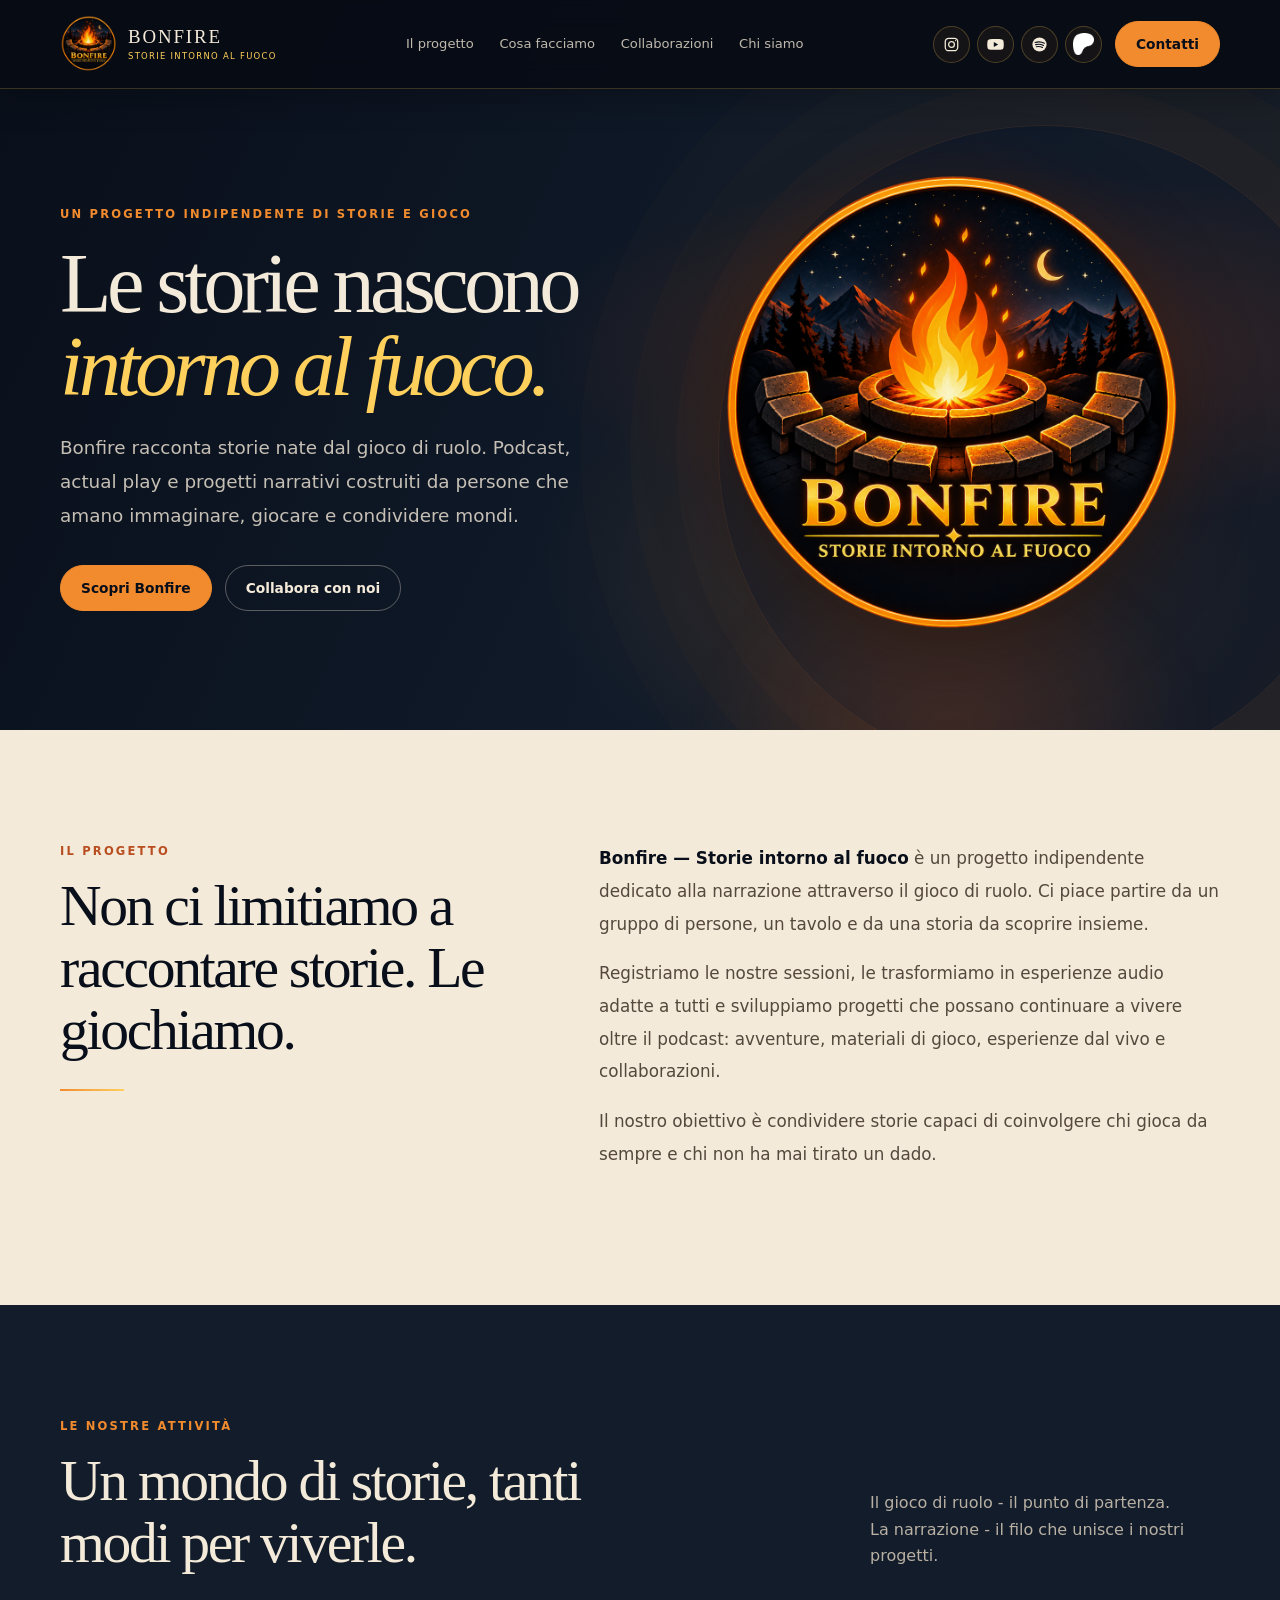
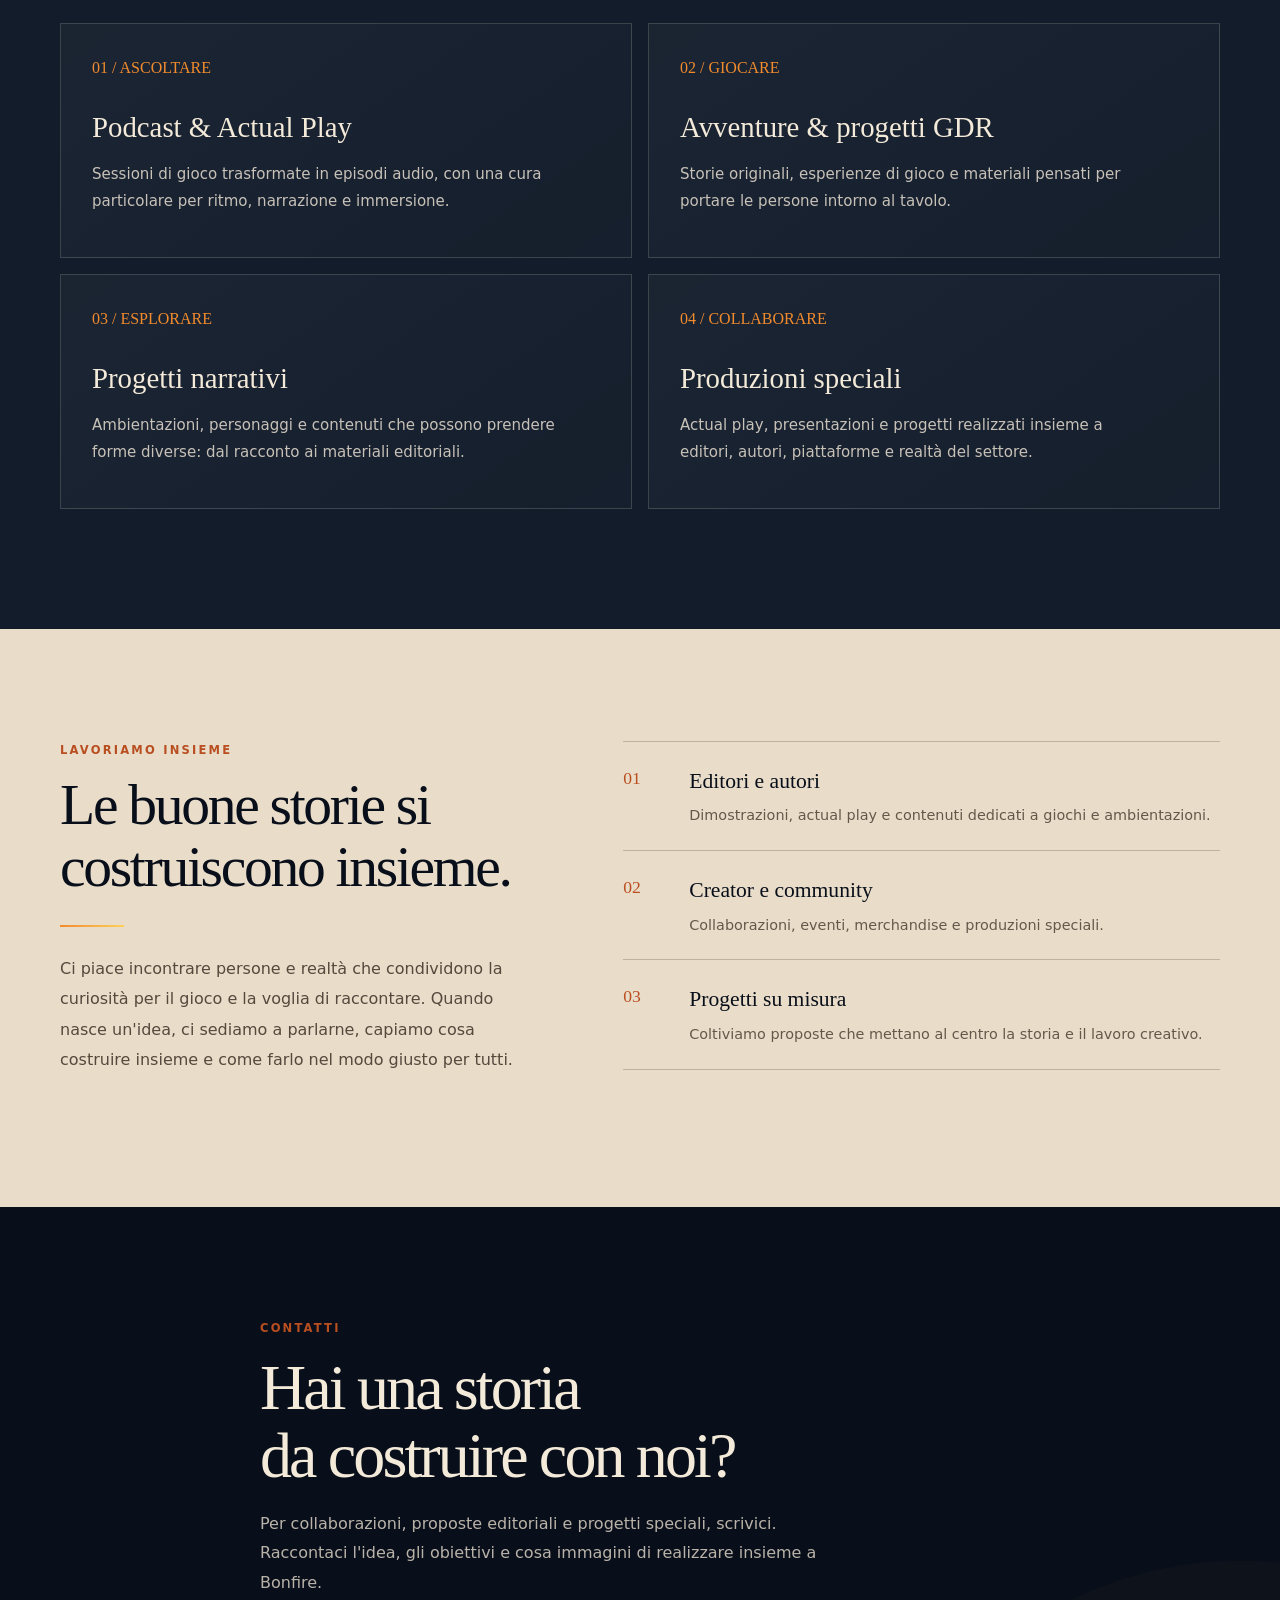
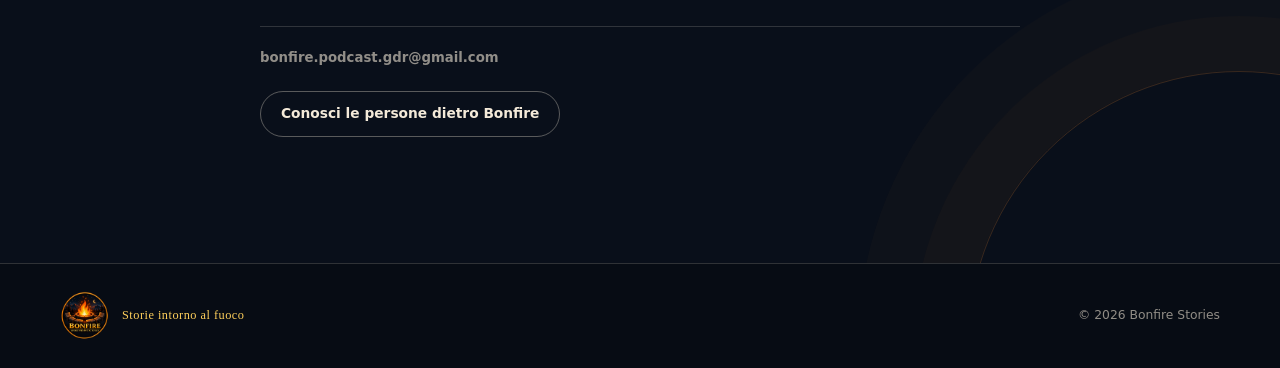
==== index.html @ 29d65453 "Update index.html Aggiunta immagine quando si condivide la pagina" ====
<!doctype html>
<html lang="it">
<head>
  <meta charset="utf-8">
  <meta property="og:image" content="https://bonfire-stories.github.io/assets/bonfire-logo.png">
  <meta name="viewport" content="width=device-width, initial-scale=1">
  <meta name="theme-color" content="#090f1a">
  <meta name="description" content="Bonfire — Storie intorno al fuoco. Podcast, actual play e progetti narrativi nati dal gioco di ruolo.">
  <link rel="icon" type="image/png" href="assets/favicon.png">
  <link rel="stylesheet" href="assets/style.css">
  <title>Bonfire — Storie intorno al fuoco</title>
</head>
<body>
<header class="site-header">
  <div class="wrap nav">
    <a class="brand" href="index.html#inizio" aria-label="Bonfire, torna all'inizio">
      <img class="brand-mark" src="assets/bonfire-logo.png" alt="">
      <span class="brand-name">BONFIRE<small>STORIE INTORNO AL FUOCO</small></span>
    </a>
    <nav class="nav-links" aria-label="Navigazione principale">
      <a href="#progetto">Il progetto</a>
      <a href="#formati">Cosa facciamo</a>
      <a href="#collaborazioni">Collaborazioni</a>
      <a href="chi-siamo.html">Chi siamo</a>
    </nav>
    <div class="nav-right">
      <div class="social-links" aria-label="Seguici sui social">
        <a class="social-link" href="https://www.instagram.com/bonfire.podcast.gdr/" target="_blank" rel="noopener noreferrer" aria-label="Instagram Bonfire" title="Instagram">
          <svg viewBox="0 0 24 24" fill="none" stroke="currentColor" stroke-width="1.8" stroke-linecap="round" stroke-linejoin="round" aria-hidden="true"><rect x="3.2" y="3.2" width="17.6" height="17.6" rx="5"/><circle cx="12" cy="12" r="4.1"/><circle cx="17.6" cy="6.6" r=".8" fill="currentColor" stroke="none"/></svg>
        </a>
        <a class="social-link" href="https://www.youtube.com/@Bonfire-podcast" target="_blank" rel="noopener noreferrer" aria-label="Bonfire su YouTube" title="YouTube">
          <svg viewBox="0 0 24 24" fill="currentColor" aria-hidden="true"><path d="M23.2 7a3 3 0 0 0-2.1-2.1C19.2 4.4 12 4.4 12 4.4s-7.2 0-9.1.5A3 3 0 0 0 .8 7 31 31 0 0 0 .3 12a31 31 0 0 0 .5 5 3 3 0 0 0 2.1 2.1c1.9.5 9.1.5 9.1.5s7.2 0 9.1-.5a3 3 0 0 0 2.1-2.1 31 31 0 0 0 .5-5 31 31 0 0 0-.5-5Z"/><path d="m9.6 15.6 6.2-3.6-6.2-3.6v7.2Z" fill="#090f1a"/></svg>
        </a>
        <a class="social-link" href="https://open.spotify.com/show/1KDkHL8g7JB4tqICDxiFEm" target="_blank" rel="noopener noreferrer" aria-label="Bonfire su Spotify" title="Spotify">
          <svg viewBox="0 0 24 24" fill="currentColor" aria-hidden="true"><circle cx="12" cy="12" r="10"/><path d="M5.7 9.1c4.5-1.3 9.4-.9 13.1 1.2" fill="none" stroke="#090f1a" stroke-width="1.65" stroke-linecap="round"/><path d="M6.5 12.2c3.8-1 8-.6 11.1 1.2" fill="none" stroke="#090f1a" stroke-width="1.55" stroke-linecap="round"/><path d="M7.4 15.1c3.1-.7 6.4-.3 8.9 1.1" fill="none" stroke="#090f1a" stroke-width="1.45" stroke-linecap="round"/></svg>
        </a>
        <a  class="social-link social-link--patreon"  href="https://www.patreon.com/cw/Bonfire_Storieintornoalfuoco"  target="_blank"  rel="noopener noreferrer"  aria-label="Bonfire su Patreon"  title="Bonfire su Patreon"><img src="assets/patreon-symbol.png" alt="" aria-hidden="true">
        </a>
      </div>
      <a class="button nav-contact" href="#contatti">Contatti</a>
    </div>
  </div>
</header>
<main>
  <section class="hero" id="inizio">
    <div class="wrap hero-inner">
      <div class="hero-copy">
        <div class="eyebrow">Un progetto indipendente di storie e gioco</div>
        <h1>Le storie nascono <em>intorno al fuoco.</em></h1>
        <p class="hero-lead">Bonfire racconta storie nate dal gioco di ruolo. Podcast, actual play e progetti narrativi costruiti da persone che amano immaginare, giocare e condividere mondi.</p>
        <div class="actions">
          <a class="button" href="#formati">Scopri Bonfire</a>
          <a class="button secondary" href="#contatti">Collabora con noi</a>
        </div>
      </div>
      <div class="hero-art">
        <img class="hero-logo" src="assets/bonfire-logo.png" alt="Bonfire — Storie intorno al fuoco: il nostro falò tra le montagne.">
      </div>
    </div>
  </section>

  <section class="intro" id="progetto">
    <div class="wrap intro-grid">
      <div>
        <div class="eyebrow">Il progetto</div>
        <h2 class="section-title">Non ci limitiamo a raccontare storie. Le giochiamo.</h2>
        <div class="rule"></div>
      </div>
      <div class="intro-text">
        <p><strong>Bonfire — Storie intorno al fuoco</strong> è un progetto indipendente dedicato alla narrazione attraverso il gioco di ruolo. Ci piace partire da un gruppo di persone, un tavolo e da una storia da scoprire insieme.</p>
        <p>Registriamo le nostre sessioni, le trasformiamo in esperienze audio adatte a tutti e sviluppiamo progetti che possano continuare a vivere  oltre il podcast: avventure, materiali di gioco, esperienze dal vivo e collaborazioni.</p>
        <p>Il nostro obiettivo è condividere storie capaci di coinvolgere chi gioca da sempre e chi non ha mai tirato un dado.</p>
      </div>
    </div>
  </section>

  <section class="formats" id="formati">
    <div class="wrap">
      <div class="section-head">
        <div>
          <div class="eyebrow">Le nostre attività</div>
          <h2 class="section-title">Un mondo di storie, tanti modi per viverle.</h2>
        </div>
        <p>Il gioco di ruolo - il punto di partenza.<br> La narrazione - il filo che unisce i nostri progetti.</p>
      </div>
      <div class="format-grid">
        <article class="format-card"><div class="format-number">01 / ASCOLTARE</div><h3>Podcast & Actual Play</h3><p>Sessioni di gioco trasformate in episodi audio, con una cura particolare per ritmo, narrazione e immersione.</p></article>
        <article class="format-card"><div class="format-number">02 / GIOCARE</div><h3>Avventure & progetti GDR</h3><p>Storie originali, esperienze di gioco e materiali pensati per portare le persone intorno al tavolo.</p></article>
        <article class="format-card"><div class="format-number">03 / ESPLORARE</div><h3>Progetti narrativi</h3><p>Ambientazioni, personaggi e contenuti che possono prendere forme diverse: dal racconto ai materiali editoriali.</p></article>
        <article class="format-card"><div class="format-number">04 / COLLABORARE</div><h3>Produzioni speciali</h3><p>Actual play, presentazioni e progetti realizzati insieme a editori, autori, piattaforme e realtà del settore.</p></article>
      </div>
    </div>
  </section>

  <section class="work" id="collaborazioni">
    <div class="wrap work-grid">
      <div class="work-copy">
        <div class="eyebrow">Lavoriamo insieme</div>
        <h2 class="section-title">Le buone storie si costruiscono insieme.</h2>
        <div class="rule"></div>
        <p>Ci piace incontrare persone e realtà che condividono la curiosità per il gioco e la voglia di raccontare. Quando nasce un'idea, ci sediamo a parlarne, capiamo cosa costruire insieme e come farlo nel modo giusto per tutti.</p>
      </div>
      <div class="work-list">
        <article class="work-item"><span>01</span><div><h3>Editori e autori</h3><p>Dimostrazioni, actual play e contenuti dedicati a giochi e ambientazioni.</p></div></article>
        <article class="work-item"><span>02</span><div><h3>Creator e community</h3><p>Collaborazioni, eventi, merchandise e produzioni speciali.</p></div></article>
        <article class="work-item"><span>03</span><div><h3>Progetti su misura</h3><p>Coltiviamo proposte che mettano al centro la storia e il lavoro creativo.</p></div></article>
      </div>
    </div>
  </section>

  <section class="contact" id="contatti">
    <div class="wrap contact-inner">
      <div class="eyebrow">Contatti</div>
      <h2>Hai una storia<br>da costruire con noi?</h2>
      <p>Per collaborazioni, proposte editoriali e progetti speciali, scrivici. Raccontaci l'idea, gli obiettivi e cosa immagini di realizzare insieme a Bonfire.</p>
      <div class="contact-note"><strong>bonfire.podcast.gdr@gmail.com</strong></div>
      <p style="margin-top:22px"><a class="button secondary" href="chi-siamo.html">Conosci le persone dietro Bonfire</a></p>
    </div>
  </section>
</main>
<footer>
  <div class="wrap footer-inner">
    <div class="footer-brandline"><img src="assets/bonfire-logo.png" alt=""><span>Storie intorno al fuoco</span></div>
    <div>© <span id="year">2026</span> Bonfire Stories</div>
  </div>
</footer>
</body>
</html>
---- assets/style.css ----
/* BONFIRE STORIES — shared site styles */
:root {
  --ink: #090f1a;
  --ink-soft: #141e2d;
  --ink-deep: #070c14;
  --paper: #f4ead9;
  --paper-deep: #e9ddc9;
  --gold: #f28b2d;
  --gold-light: #ffd05b;
  --rust: #b94e20;
  --muted: #b9b0a4;
  --line: rgba(244, 234, 217, .17);
  --serif: Georgia, "Times New Roman", serif;
  --sans: system-ui, -apple-system, BlinkMacSystemFont, "Segoe UI", sans-serif;
  --max: 1160px;
  --header-h: 88px;
}
* { box-sizing: border-box; }
html { scroll-behavior: smooth; scroll-padding-top: calc(var(--header-h) + 18px); }
body { margin: 0; color: var(--paper); background: var(--ink); font-family: var(--sans); line-height: 1.65; }
a { color: inherit; }
img { max-width: 100%; }
.wrap { width: min(var(--max), calc(100% - 52px)); margin: 0 auto; }
.eyebrow { color: var(--gold); font-size: .72rem; font-weight: 750; letter-spacing: .19em; text-transform: uppercase; }
h1, h2, h3, p { margin-top: 0; }
.section-title { max-width: 650px; margin: 14px 0 0; font-family: var(--serif); font-size: clamp(2.35rem, 4.5vw, 4.1rem); font-weight: 400; letter-spacing: -.04em; line-height: 1.08; }
.rule { width: 64px; height: 2px; margin: 27px 0; background: linear-gradient(90deg, var(--gold), var(--gold-light)); }

/* Fixed header */
.site-header {
  position: fixed; z-index: 1000; inset: 0 0 auto;
  background: rgba(7, 12, 20, .91);
  border-bottom: 1px solid rgba(255, 208, 91, .20);
  box-shadow: 0 12px 32px rgba(0,0,0,.22);
  backdrop-filter: blur(14px); -webkit-backdrop-filter: blur(14px);
}
.nav { min-height: var(--header-h); display: grid; grid-template-columns: auto 1fr auto; align-items: center; gap: clamp(14px, 2.2vw, 34px); }
.brand { display: inline-flex; align-items: center; gap: 10px; min-width: max-content; text-decoration: none; }
.brand-mark { width: 58px; height: 58px; display: block; object-fit: contain; }
.brand-name { display: block; color: var(--paper); font-family: var(--serif); font-size: 1.18rem; line-height: 1.05; letter-spacing: .10em; }
.brand-name small { display: block; margin-top: 6px; color: var(--gold-light); font-family: var(--sans); font-size: .53rem; letter-spacing: .15em; white-space: nowrap; }
.nav-links { display: flex; align-items: center; justify-content: center; gap: clamp(13px, 2vw, 27px); }
.nav-links a { color: rgba(244,234,217,.78); font-size: .82rem; text-decoration: none; white-space: nowrap; transition: color .2s; }
.nav-links a:hover, .nav-links a[aria-current="page"] { color: var(--gold-light); }
.nav-right { display: flex; align-items: center; gap: 13px; }
.social-links { display: flex; align-items: center; gap: 7px; }
.social-link { width: 37px; height: 37px; display: inline-grid; place-items: center; border: 1px solid rgba(255,208,91,.24); border-radius: 50%; color: var(--paper); background: rgba(242,139,45,.055); text-decoration: none; transition: color .2s, border-color .2s, background .2s, transform .2s; }
.social-link svg { display: block; width: 17px; height: 17px; }
.social-link--patreon { background: rgba(242,139,45,.055);  border: 1px solid rgba(255,208,91,.24);  display: inline-flex;  align-items: center;  justify-content: center;}
.social-link--patreon img {  display: block;  width: 22px;  height: 22px;  object-fit: contain;}
.social-link--patreon:hover {  border-color: var(--gold);background: rgba(242,139,45,.13);  transform: translateY(-2px);}
.social-link:hover, .social-link:focus-visible { color: var(--gold-light); border-color: var(--gold); background: rgba(242,139,45,.13); transform: translateY(-2px); outline: none; }
.button { display: inline-flex; align-items: center; justify-content: center; min-height: 46px; padding: 0 20px; border: 1px solid var(--gold); border-radius: 999px; color: var(--ink); background: var(--gold); font-size: .86rem; font-weight: 750; text-decoration: none; transition: transform .2s, background .2s, border-color .2s; }
.button:hover { transform: translateY(-2px); background: var(--gold-light); border-color: var(--gold-light); }
.button.secondary { color: var(--paper); background: transparent; border-color: rgba(244,234,217,.34); }
.button.secondary:hover { color: var(--gold-light); border-color: var(--gold); }

/* Homepage hero */
.hero { position: relative; min-height: 730px; display: flex; align-items: center; overflow: hidden; padding-top: var(--header-h); background: radial-gradient(ellipse at 79% 48%, rgba(189,74,28,.23), transparent 34%), radial-gradient(ellipse at 70% 78%, rgba(242,139,45,.12), transparent 29%), linear-gradient(115deg, #090f1a 0%, #101a29 58%, #171c27 100%); }
.hero::before { content: ""; position: absolute; width: 650px; height: 650px; right: -90px; top: 125px; border: 1px solid rgba(242,139,45,.12); border-radius: 50%; box-shadow: 0 0 0 42px rgba(242,139,45,.022), 0 0 0 88px rgba(242,139,45,.017), 0 0 0 138px rgba(242,139,45,.012); }
.hero::after { content: ""; position: absolute; right: 5%; bottom: -180px; width: 530px; height: 370px; background: radial-gradient(ellipse, rgba(220,91,27,.19), transparent 66%); filter: blur(20px); }
.hero-inner { position: relative; z-index: 1; display: grid; grid-template-columns: 1.05fr .95fr; align-items: center; gap: 45px; padding-top: 72px; padding-bottom: 74px; }
.hero-copy { max-width: 650px; }
h1 { max-width: 690px; margin: 18px 0 22px; font-family: var(--serif); font-size: clamp(3.5rem, 6.6vw, 6.5rem); font-weight: 400; letter-spacing: -.055em; line-height: .99; }
h1 em { color: var(--gold-light); font-weight: 400; }
.hero-lead { max-width: 560px; color: rgba(244,234,217,.8); font-size: clamp(1rem, 1.6vw, 1.15rem); line-height: 1.85; }
.actions { display: flex; flex-wrap: wrap; gap: 13px; margin-top: 32px; }
.hero-art { min-height: 450px; position: relative; display: grid; place-items: center; }
.hero-art::before { content: ""; position: absolute; width: 88%; aspect-ratio: 1; border-radius: 50%; background: radial-gradient(circle, rgba(242,139,45,.16), rgba(242,139,45,.045) 42%, transparent 70%); filter: blur(15px); }
.hero-logo { position: relative; z-index: 1; display: block; width: min(100%, 490px); height: auto; filter: drop-shadow(0 18px 42px rgba(0,0,0,.44)) drop-shadow(0 0 28px rgba(242,91,24,.13)); }

/* Content sections */
.intro { padding: 112px 0 118px; color: var(--ink); background: var(--paper); }
.intro-grid { display: grid; grid-template-columns: .85fr 1.15fr; gap: 80px; align-items: start; }
.intro .eyebrow, .work .eyebrow, .contact .eyebrow, .about-hero .eyebrow { color: var(--rust); }
.intro-text { max-width: 650px; color: #55483d; font-size: 1.05rem; line-height: 1.95; }
.intro-text strong { color: var(--ink); font-weight: 700; }
.formats { padding: 112px 0 120px; background: #121c2a; }
.section-head { display: flex; align-items: end; justify-content: space-between; gap: 40px; margin-bottom: 48px; }
.section-head .section-title { max-width: 590px; margin-bottom: 0; color: var(--paper); }
.section-head p { max-width: 350px; margin-bottom: 5px; color: var(--muted); }
.format-grid { display: grid; grid-template-columns: repeat(2, 1fr); gap: 16px; }
.format-card { position: relative; min-height: 235px; padding: 31px; border: 1px solid var(--line); background: linear-gradient(145deg, rgba(255,255,255,.04), rgba(255,255,255,.012)); transition: border-color .2s, transform .2s; }
.format-card:hover { transform: translateY(-3px); border-color: rgba(242,139,45,.62); }
.format-number { color: var(--gold); font-family: var(--serif); font-size: 1rem; }
.format-card h3 { margin: 23px 0 10px; color: var(--paper); font-family: var(--serif); font-size: 1.8rem; font-weight: 400; }
.format-card p { max-width: 470px; margin: 0; color: #c7c1b8; font-size: .94rem; line-height: 1.8; }
.work { padding: 112px 0 116px; color: var(--ink); background: var(--paper-deep); }
.work-grid { display: grid; grid-template-columns: .9fr 1.1fr; gap: 75px; }
.work-copy p { max-width: 460px; color: #55483d; line-height: 1.9; }
.work-list { border-top: 1px solid rgba(16,13,10,.2); }
.work-item { display: grid; grid-template-columns: 46px 1fr; gap: 20px; padding: 22px 0; border-bottom: 1px solid rgba(16,13,10,.2); }
.work-item > span { color: var(--rust); font-family: var(--serif); font-size: 1.1rem; }
.work-item h3 { margin: 0 0 5px; font-family: var(--serif); font-size: 1.35rem; font-weight: 400; }
.work-item p { margin: 0; color: #65584b; font-size: .9rem; }
.contact { position: relative; overflow: hidden; padding: 112px 0 110px; background: #090f1a; }
.contact::after { content: ""; position: absolute; width: 540px; height: 540px; right: -230px; bottom: -350px; border: 1px solid rgba(242,139,45,.2); border-radius: 50%; box-shadow: 0 0 0 55px rgba(242,139,45,.025), 0 0 0 110px rgba(242,139,45,.02); }
.contact-inner { position: relative; z-index: 1; max-width: 760px; }
.contact h2 { margin: 16px 0 20px; font-family: var(--serif); font-size: clamp(2.8rem, 5vw, 5rem); font-weight: 400; letter-spacing: -.045em; line-height: 1.05; }
.contact p { max-width: 570px; color: rgba(244,234,217,.75); line-height: 1.85; }
.contact-note { margin-top: 28px; padding-top: 20px; border-top: 1px solid var(--line); color: rgba(244,234,217,.58); font-size: .83rem; }
footer { padding: 27px 0; border-top: 1px solid var(--line); background: var(--ink-deep); }
.footer-inner { display: flex; justify-content: space-between; align-items: center; gap: 20px; color: rgba(244,234,217,.58); font-size: .77rem; }
.footer-brandline { display: flex; align-items: center; gap: 12px; color: var(--gold-light); }
.footer-brandline img { width: 50px; height: 50px; object-fit: contain; }
.footer-brandline span { font-family: var(--serif); letter-spacing: .04em; }

/* About page */
.about-hero { padding: calc(var(--header-h) + 78px) 0 76px; color: var(--ink); background: linear-gradient(135deg, var(--paper) 0%, #e7d7bd 100%); }
.about-hero h1 { max-width: 850px; margin: 17px 0 22px; font-size: clamp(3rem, 6vw, 5.7rem); }
.about-hero p { max-width: 720px; color: #55483d; font-size: 1.07rem; line-height: 1.9; }
.about-team { padding: 92px 0 110px; background: #101a28; }
.about-team-intro { display: grid; grid-template-columns: 1fr .8fr; gap: 55px; align-items: end; margin-bottom: 42px; }
.about-team-intro .section-title { color: var(--paper); }
.about-team-intro p { max-width: 440px; margin: 0; color: #c5bbae; line-height: 1.9; }
.team-photo-frame { position: relative; min-height: 390px; overflow: hidden; border: 1px solid rgba(255,208,91,.28); background: radial-gradient(ellipse at 50% 42%, rgba(242,139,45,.18), transparent 55%), linear-gradient(145deg, #172438, #090f1a); }
.team-photo-frame img { display: block; width: 100%; height: 100%; min-height: 390px; object-fit: cover; }
.team-photo-placeholder { display: grid; min-height: 390px; height: 100%; place-items: center; align-content: center; gap: 14px; padding: 28px; color: rgba(244,234,217,.78); text-align: center; }
.team-photo-placeholder svg { width: 46px; height: 46px; color: var(--gold-light); }
.team-photo-placeholder span { max-width: 350px; font-family: var(--serif); font-size: 1.5rem; line-height: 1.35; }
.member-grid { display: grid; grid-template-columns: repeat(3, 1fr); gap: 16px; margin-top: 18px; }
.member-card { min-height: 220px; padding: 27px; border: 1px solid rgba(244,234,217,.17); background: rgba(255,255,255,.035); }
.member-number { display: inline-block; margin-bottom: 18px; color: var(--gold); font-family: var(--serif); font-size: 1rem; }
.member-card h3 { margin: 0 0 9px; color: var(--paper); font-family: var(--serif); font-size: 1.5rem; font-weight: 400; }
.member-card p { margin: 0; color: #c5bbae; font-size: .92rem; line-height: 1.8; }
.about-invite { padding: 76px 0; color: var(--ink); background: var(--paper-deep); }
.about-invite-inner { display: flex; justify-content: space-between; align-items: center; gap: 32px; }
.about-invite h2 { margin: 0; font-family: var(--serif); font-size: clamp(2rem, 4vw, 3.2rem); font-weight: 400; }
.about-invite p { max-width: 490px; margin: 10px 0 0; color: #65584b; }

@media (max-width: 1050px) {
  .nav { grid-template-columns: auto 1fr; gap: 14px; }
  .nav-links { justify-content: flex-end; }
  .nav-right { grid-column: 2; justify-self: end; margin-top: -14px; }
  .site-header .nav { padding-top: 7px; padding-bottom: 9px; }
  :root { --header-h: 104px; }
}
@media (max-width: 760px) {
  :root { --header-h: 75px; }
  .wrap { width: min(var(--max), calc(100% - 34px)); }
  .nav { min-height: var(--header-h); grid-template-columns: minmax(0,1fr) auto; gap: 8px; padding: 0 !important; }
  .brand { gap: 7px; }
  .brand-mark { width: 48px; height: 48px; }
  .brand-name { font-size: .98rem; }
  .brand-name small { margin-top: 4px; font-size: .43rem; letter-spacing: .10em; }
  .nav-links { display: none; }
  .nav-links a { display: none; }
  .nav-right { grid-column: 2; grid-row: 1; margin: 0; gap: 5px; }
  .social-links { gap: 4px; }
  .social-link { width: 31px; height: 31px; }
  .social-link svg { width: 15px; height: 15px; }
  .nav-contact { display: none; }
  .hero { min-height: auto; }
  .hero-inner { grid-template-columns: 1fr; gap: 0; padding-top: calc(var(--header-h) + 52px); padding-bottom: 45px; }
  h1 { font-size: clamp(3.15rem, 15.5vw, 5.2rem); }
  .hero-art { min-height: 290px; margin-top: 4px; }
  .hero-logo { width: min(82%, 340px); }
  .intro, .formats, .work, .contact { padding: 78px 0; }
  .intro-grid, .work-grid { grid-template-columns: 1fr; gap: 25px; }
  .section-head { display: block; margin-bottom: 30px; }
  .section-head p { margin-top: 18px; }
  .format-grid { grid-template-columns: 1fr; }
  .format-card { min-height: 195px; padding: 25px; }
  .footer-inner { align-items: flex-start; flex-direction: column; }
  .about-hero { padding: calc(var(--header-h) + 54px) 0 56px; }
  .about-team { padding: 70px 0 78px; }
  .about-team-intro { grid-template-columns: 1fr; gap: 18px; margin-bottom: 28px; }
  .team-photo-frame, .team-photo-frame img, .team-photo-placeholder { min-height: 250px; }
  .member-grid { grid-template-columns: 1fr; gap: 12px; margin-top: 13px; }
  .member-card { min-height: auto; padding: 23px; }
  .about-invite { padding: 58px 0; }
  .about-invite-inner { align-items: flex-start; flex-direction: column; }
}
@media (max-width: 390px) {
  .brand-name { font-size: .88rem; }
  .brand-name small { font-size: .38rem; }
  .brand-mark { width: 43px; height: 43px; }
  .social-link { width: 29px; height: 29px; }
}
@media (prefers-reduced-motion: reduce) {
  html { scroll-behavior: auto; }
  *, *::before, *::after { transition-duration: .01ms !important; }
}
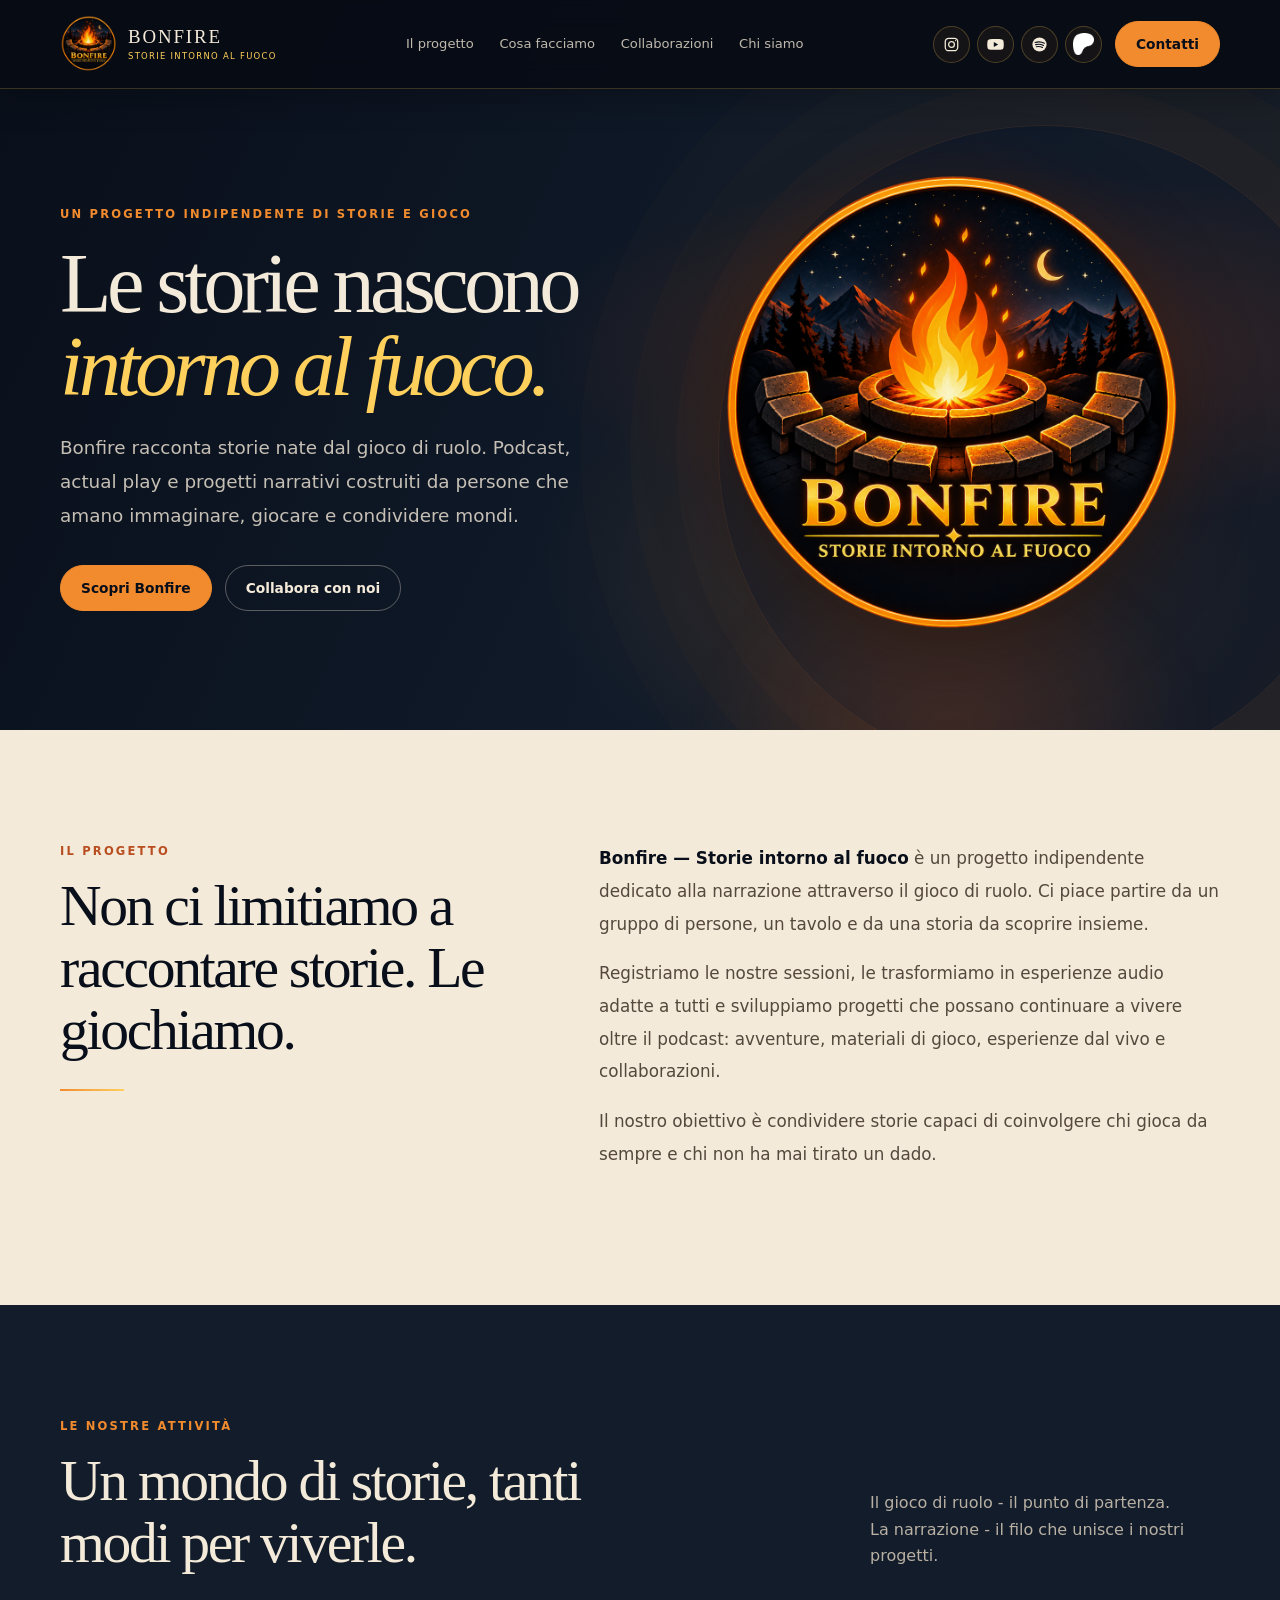
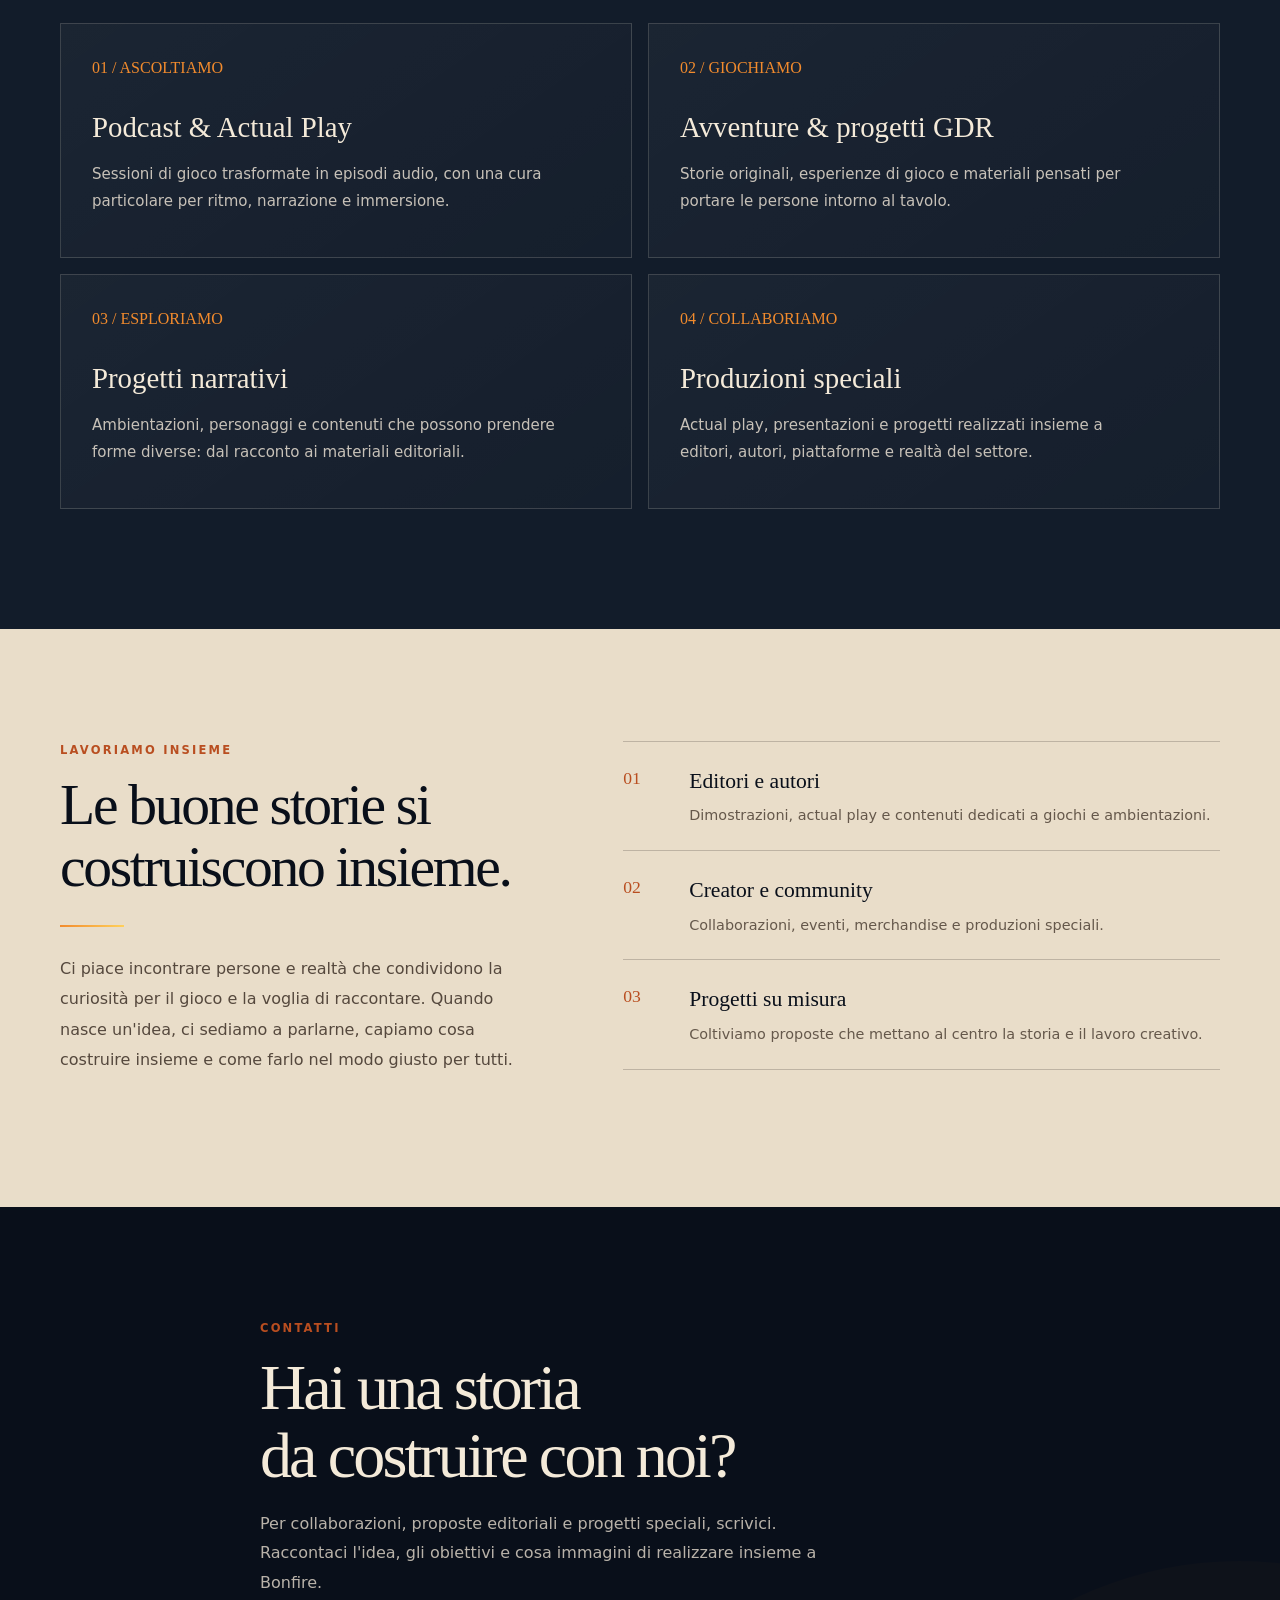
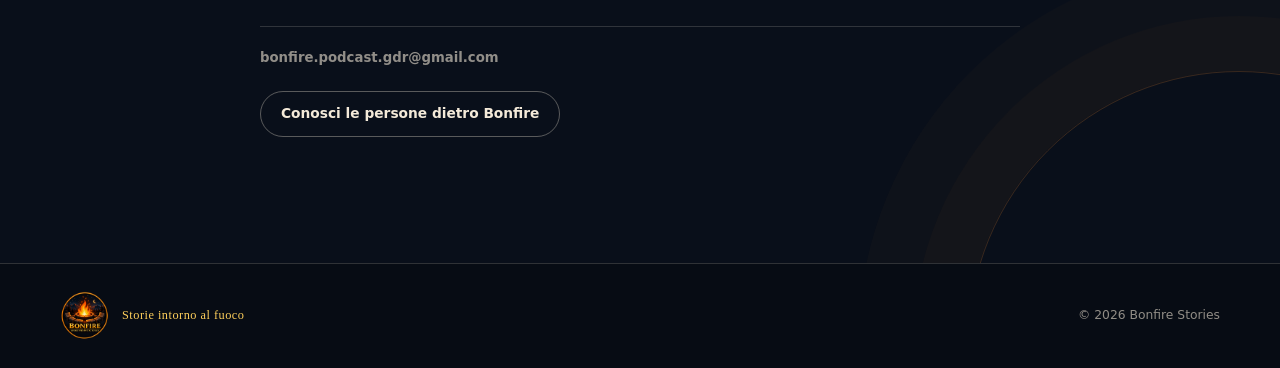
==== commit b34b099d: "Update index.html Family mode activated" ====
--- a/index.html
+++ b/index.html
@@ -84,10 +84,10 @@
         <p>Il gioco di ruolo - il punto di partenza.<br> La narrazione - il filo che unisce i nostri progetti.</p>
       </div>
       <div class="format-grid">
-        <article class="format-card"><div class="format-number">01 / ASCOLTARE</div><h3>Podcast & Actual Play</h3><p>Sessioni di gioco trasformate in episodi audio, con una cura particolare per ritmo, narrazione e immersione.</p></article>
-        <article class="format-card"><div class="format-number">02 / GIOCARE</div><h3>Avventure & progetti GDR</h3><p>Storie originali, esperienze di gioco e materiali pensati per portare le persone intorno al tavolo.</p></article>
-        <article class="format-card"><div class="format-number">03 / ESPLORARE</div><h3>Progetti narrativi</h3><p>Ambientazioni, personaggi e contenuti che possono prendere forme diverse: dal racconto ai materiali editoriali.</p></article>
-        <article class="format-card"><div class="format-number">04 / COLLABORARE</div><h3>Produzioni speciali</h3><p>Actual play, presentazioni e progetti realizzati insieme a editori, autori, piattaforme e realtà del settore.</p></article>
+        <article class="format-card"><div class="format-number">01 / ASCOLTIAMO</div><h3>Podcast & Actual Play</h3><p>Sessioni di gioco trasformate in episodi audio, con una cura particolare per ritmo, narrazione e immersione.</p></article>
+        <article class="format-card"><div class="format-number">02 / GIOCHIAMO</div><h3>Avventure & progetti GDR</h3><p>Storie originali, esperienze di gioco e materiali pensati per portare le persone intorno al tavolo.</p></article>
+        <article class="format-card"><div class="format-number">03 / ESPLORIAMO</div><h3>Progetti narrativi</h3><p>Ambientazioni, personaggi e contenuti che possono prendere forme diverse: dal racconto ai materiali editoriali.</p></article>
+        <article class="format-card"><div class="format-number">04 / COLLABORIAMO</div><h3>Produzioni speciali</h3><p>Actual play, presentazioni e progetti realizzati insieme a editori, autori, piattaforme e realtà del settore.</p></article>
       </div>
     </div>
   </section>
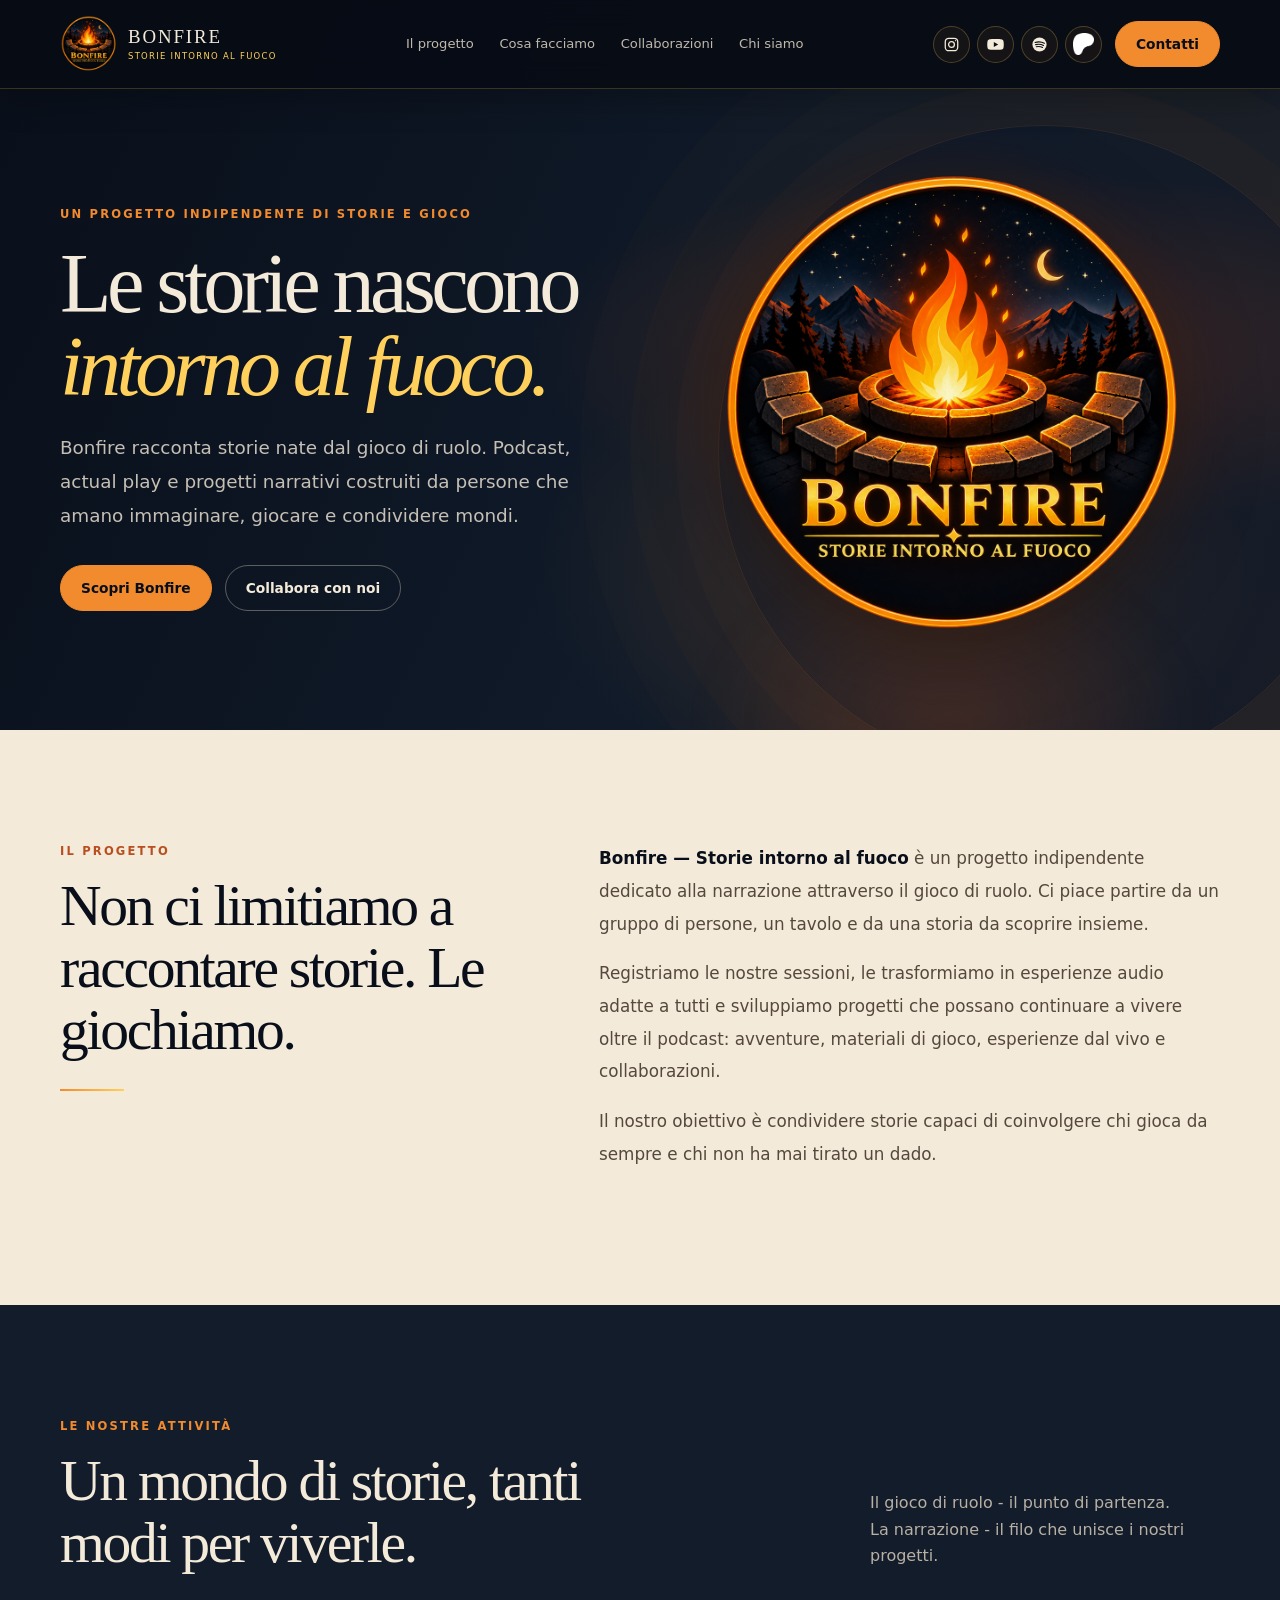
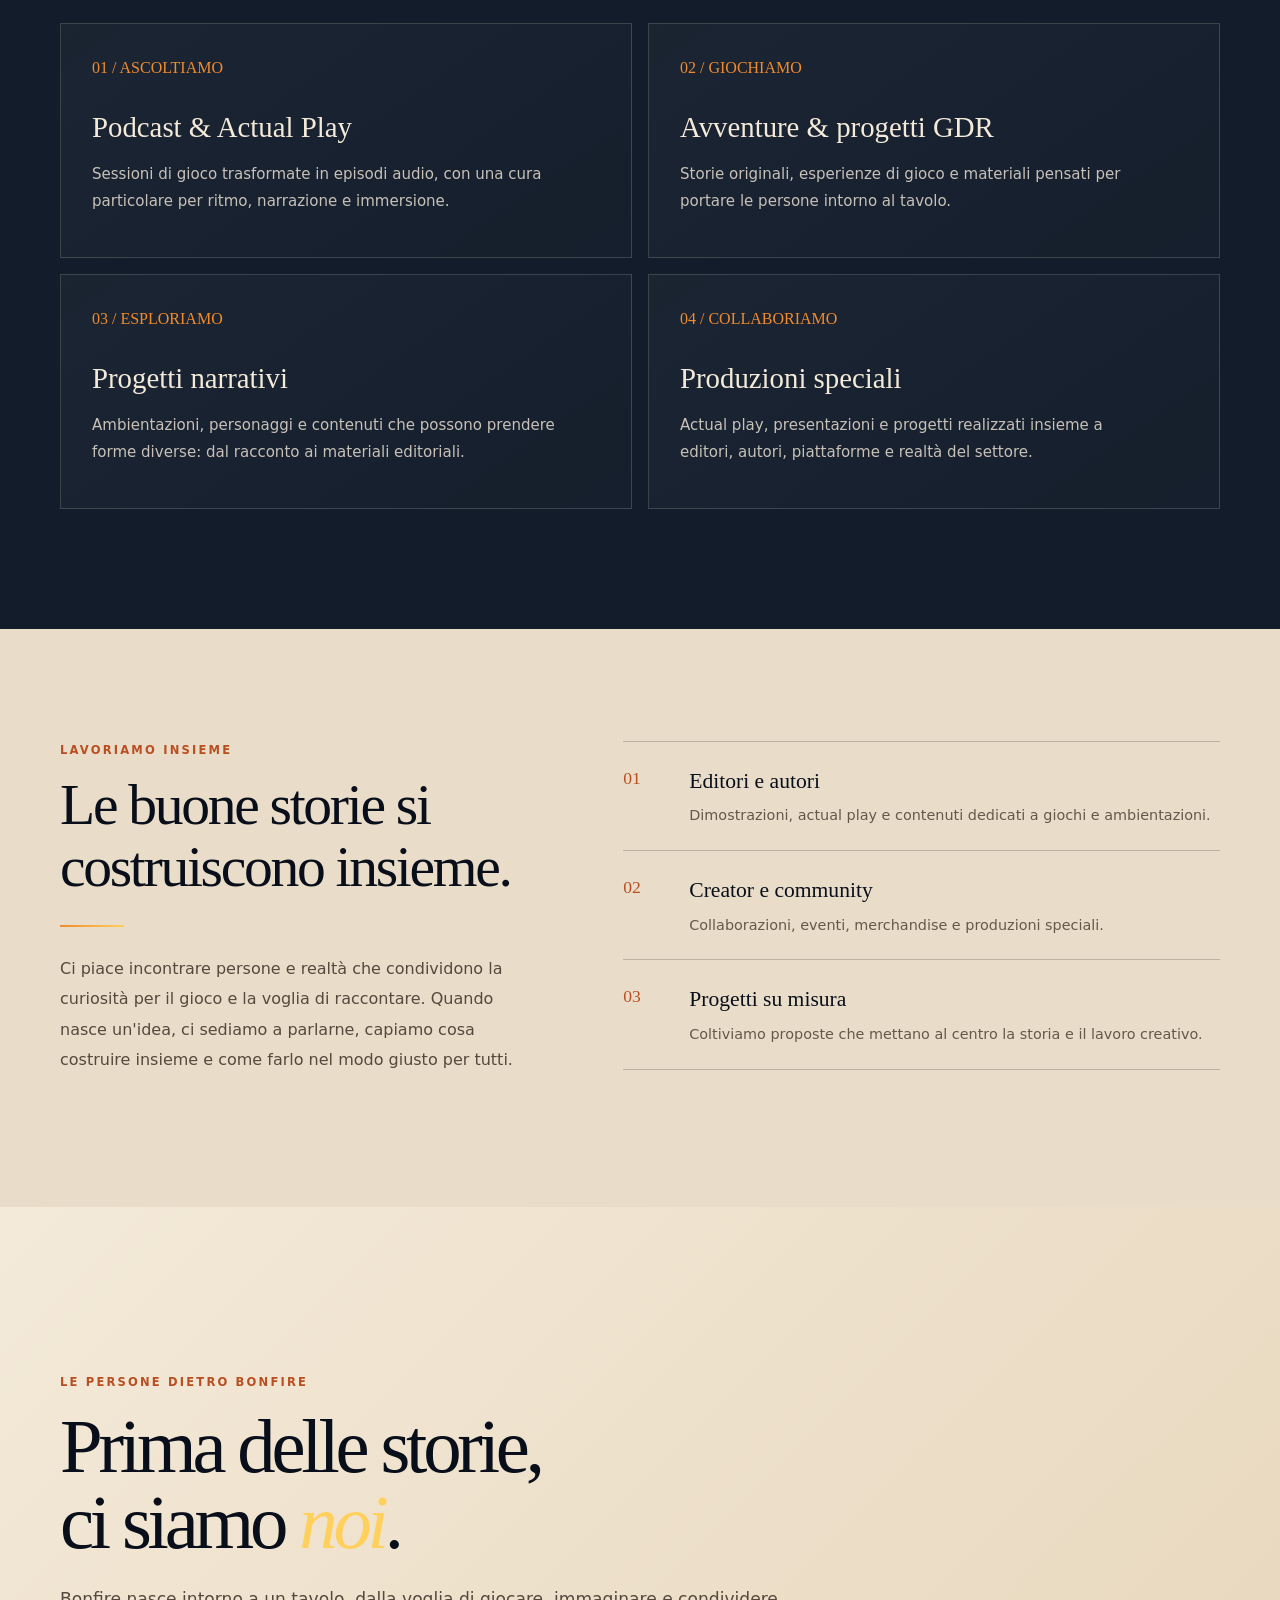
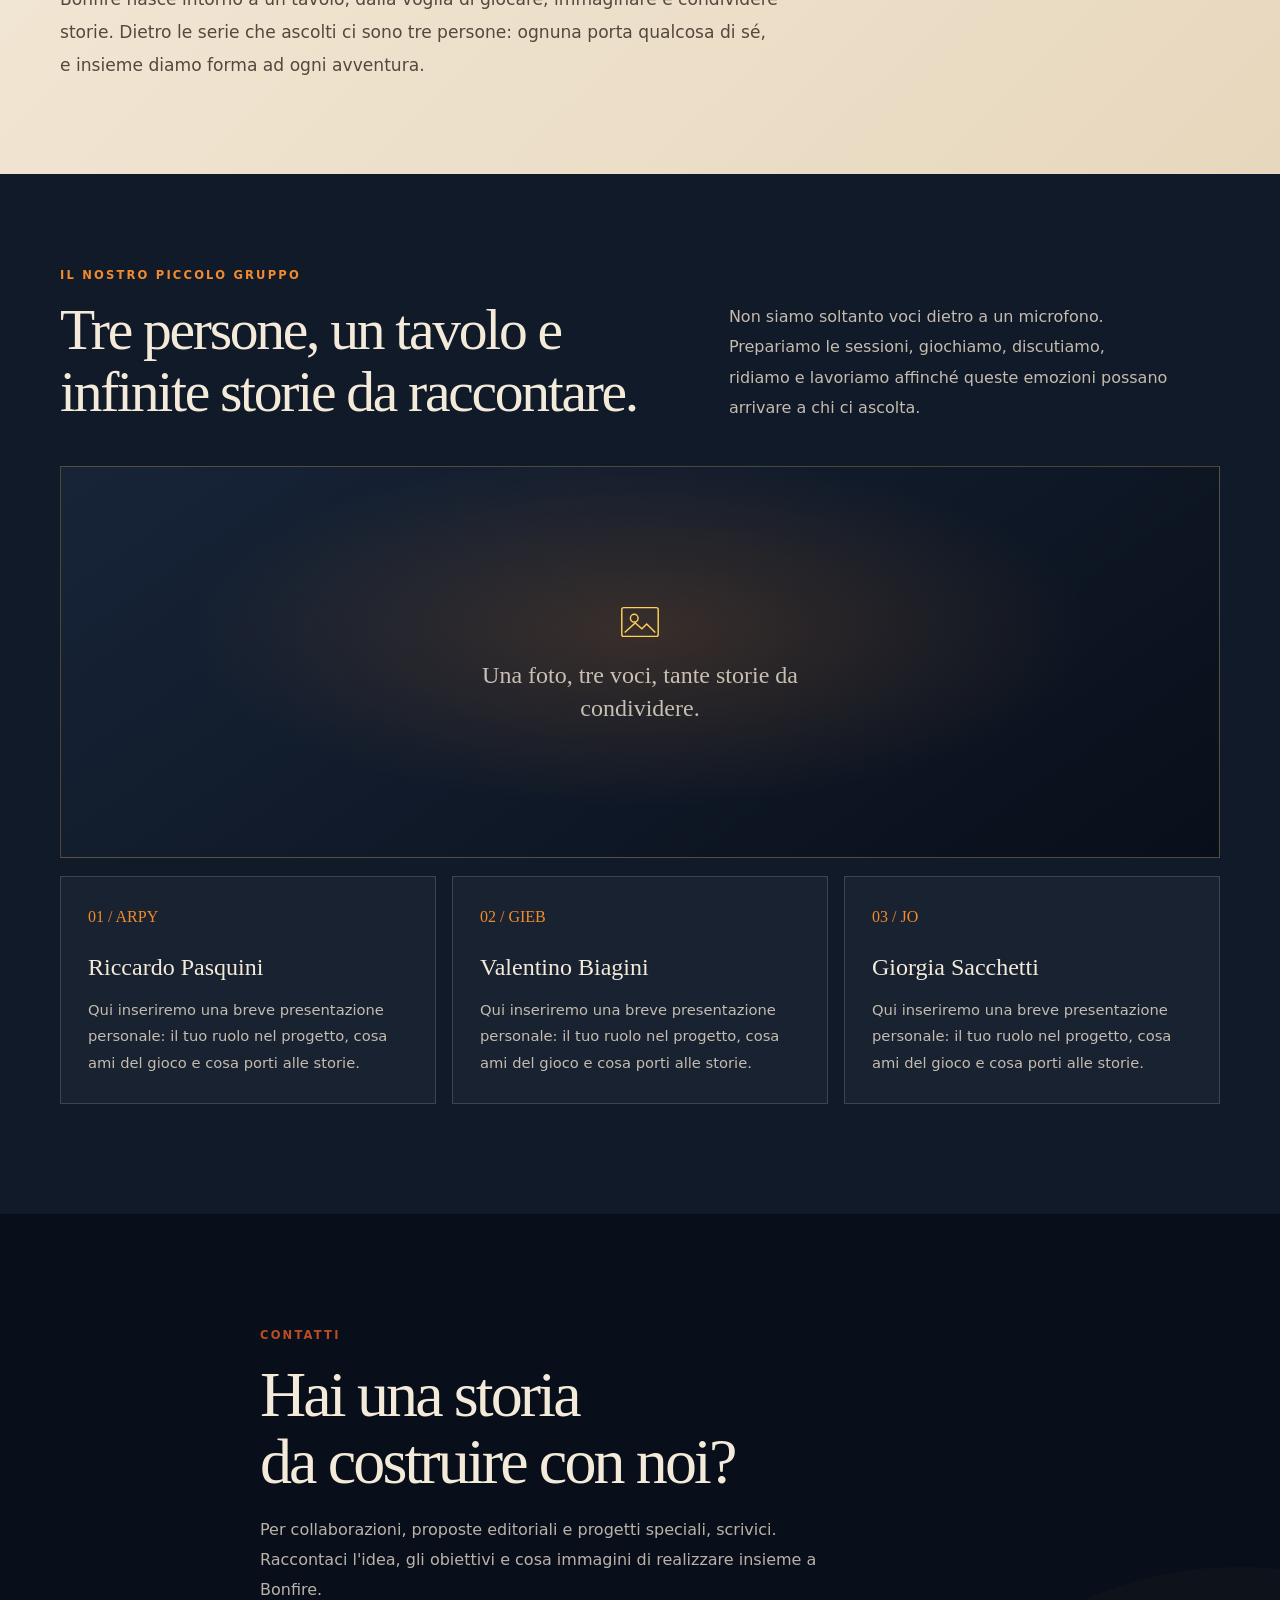
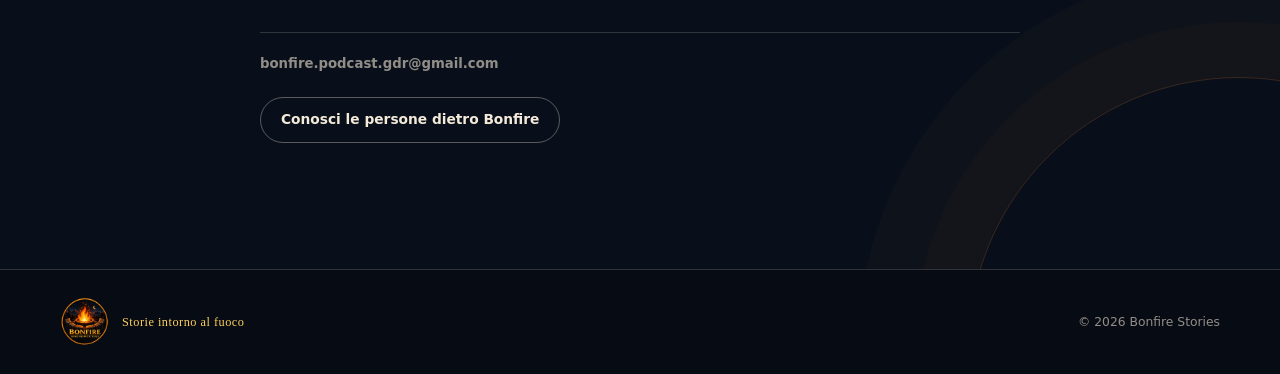
==== commit d2dd74c4: "Update index.html" ====
--- a/index.html
+++ b/index.html
@@ -21,7 +21,7 @@
       <a href="#progetto">Il progetto</a>
       <a href="#formati">Cosa facciamo</a>
       <a href="#collaborazioni">Collaborazioni</a>
-      <a href="chi-siamo.html">Chi siamo</a>
+      <a href="#chi-siamo">Chi siamo</a>
     </nav>
     <div class="nav-right">
       <div class="social-links" aria-label="Seguici sui social">
@@ -107,7 +107,37 @@
       </div>
     </div>
   </section>
-
+    <section class="about-hero" id="chi-siamo">
+    <div class="wrap">
+      <div class="eyebrow">Le persone dietro Bonfire</div>
+      <h1>Prima delle storie,<br>ci siamo<em> noi</em>.</h1>
+      <p>Bonfire nasce intorno a un tavolo, dalla voglia di giocare, immaginare e condividere storie. Dietro le serie che ascolti ci sono tre persone: ognuna porta qualcosa di sé, e insieme diamo forma ad ogni avventura.</p>
+    </div>
+  </section>
+  <section class="about-team">
+    <div class="wrap">
+      <div class="about-team-intro">
+        <div>
+          <div class="eyebrow">Il nostro piccolo gruppo</div>
+          <h2 class="section-title">Tre persone, un tavolo e infinite storie da raccontare.</h2>
+        </div>
+        <p>Non siamo soltanto voci dietro a un microfono. Prepariamo le sessioni, giochiamo, discutiamo, ridiamo e lavoriamo affinché queste emozioni possano arrivare a chi ci ascolta.</p>
+      </div>
+      <div class="team-photo-frame">
+        <!-- Inserire la foto di gruppo in assets/foto-team.jpg. Il segnaposto scompare automaticamente quando il file viene caricato. -->
+        <img src="assets/foto-team.jpg" alt="I tre membri del team Bonfire" onerror="this.style.display='none'; this.nextElementSibling.style.display='grid';">
+        <div class="team-photo-placeholder" aria-label="Spazio riservato alla fotografia del team Bonfire">
+          <svg viewBox="0 0 48 48" fill="none" stroke="currentColor" stroke-width="1.5" aria-hidden="true"><rect x="5" y="9" width="38" height="30" rx="2"/><circle cx="18" cy="20" r="4"/><path d="m8 35 11-10 7 6 5-5 9 9"/></svg>
+          <span>Una foto, tre voci, tante storie da condividere.</span>
+        </div>
+      </div>
+      <div class="member-grid">
+        <article class="member-card"><span class="member-number">01 / ARPY</span><h3>Riccardo Pasquini</h3><p>Qui inseriremo una breve presentazione personale: il tuo ruolo nel progetto, cosa ami del gioco e cosa porti alle storie.</p></article>
+        <article class="member-card"><span class="member-number">02 / GIEB</span><h3>Valentino Biagini</h3><p>Qui inseriremo una breve presentazione personale: il tuo ruolo nel progetto, cosa ami del gioco e cosa porti alle storie.</p></article>
+        <article class="member-card"><span class="member-number">03 / JO</span><h3>Giorgia Sacchetti</h3><p>Qui inseriremo una breve presentazione personale: il tuo ruolo nel progetto, cosa ami del gioco e cosa porti alle storie.</p></article>
+      </div>
+    </div>
+  </section>
   <section class="contact" id="contatti">
     <div class="wrap contact-inner">
       <div class="eyebrow">Contatti</div>
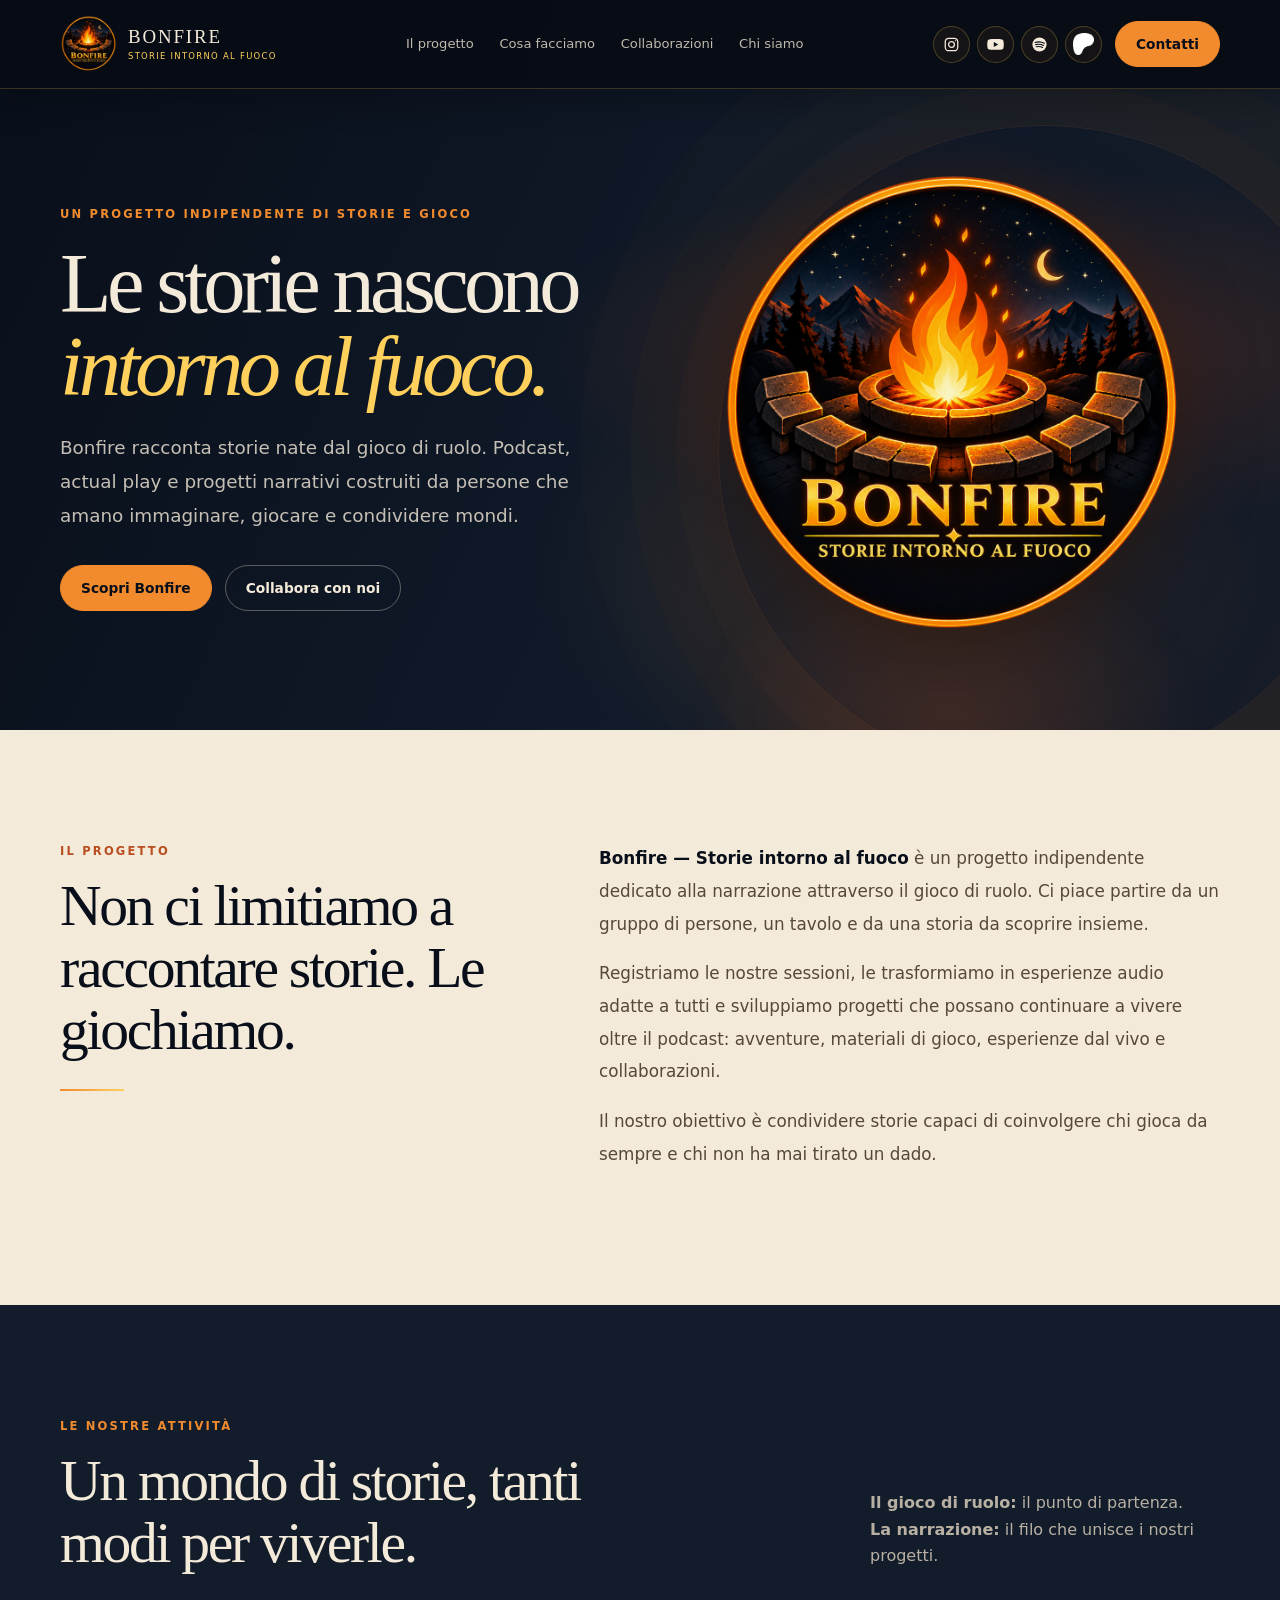
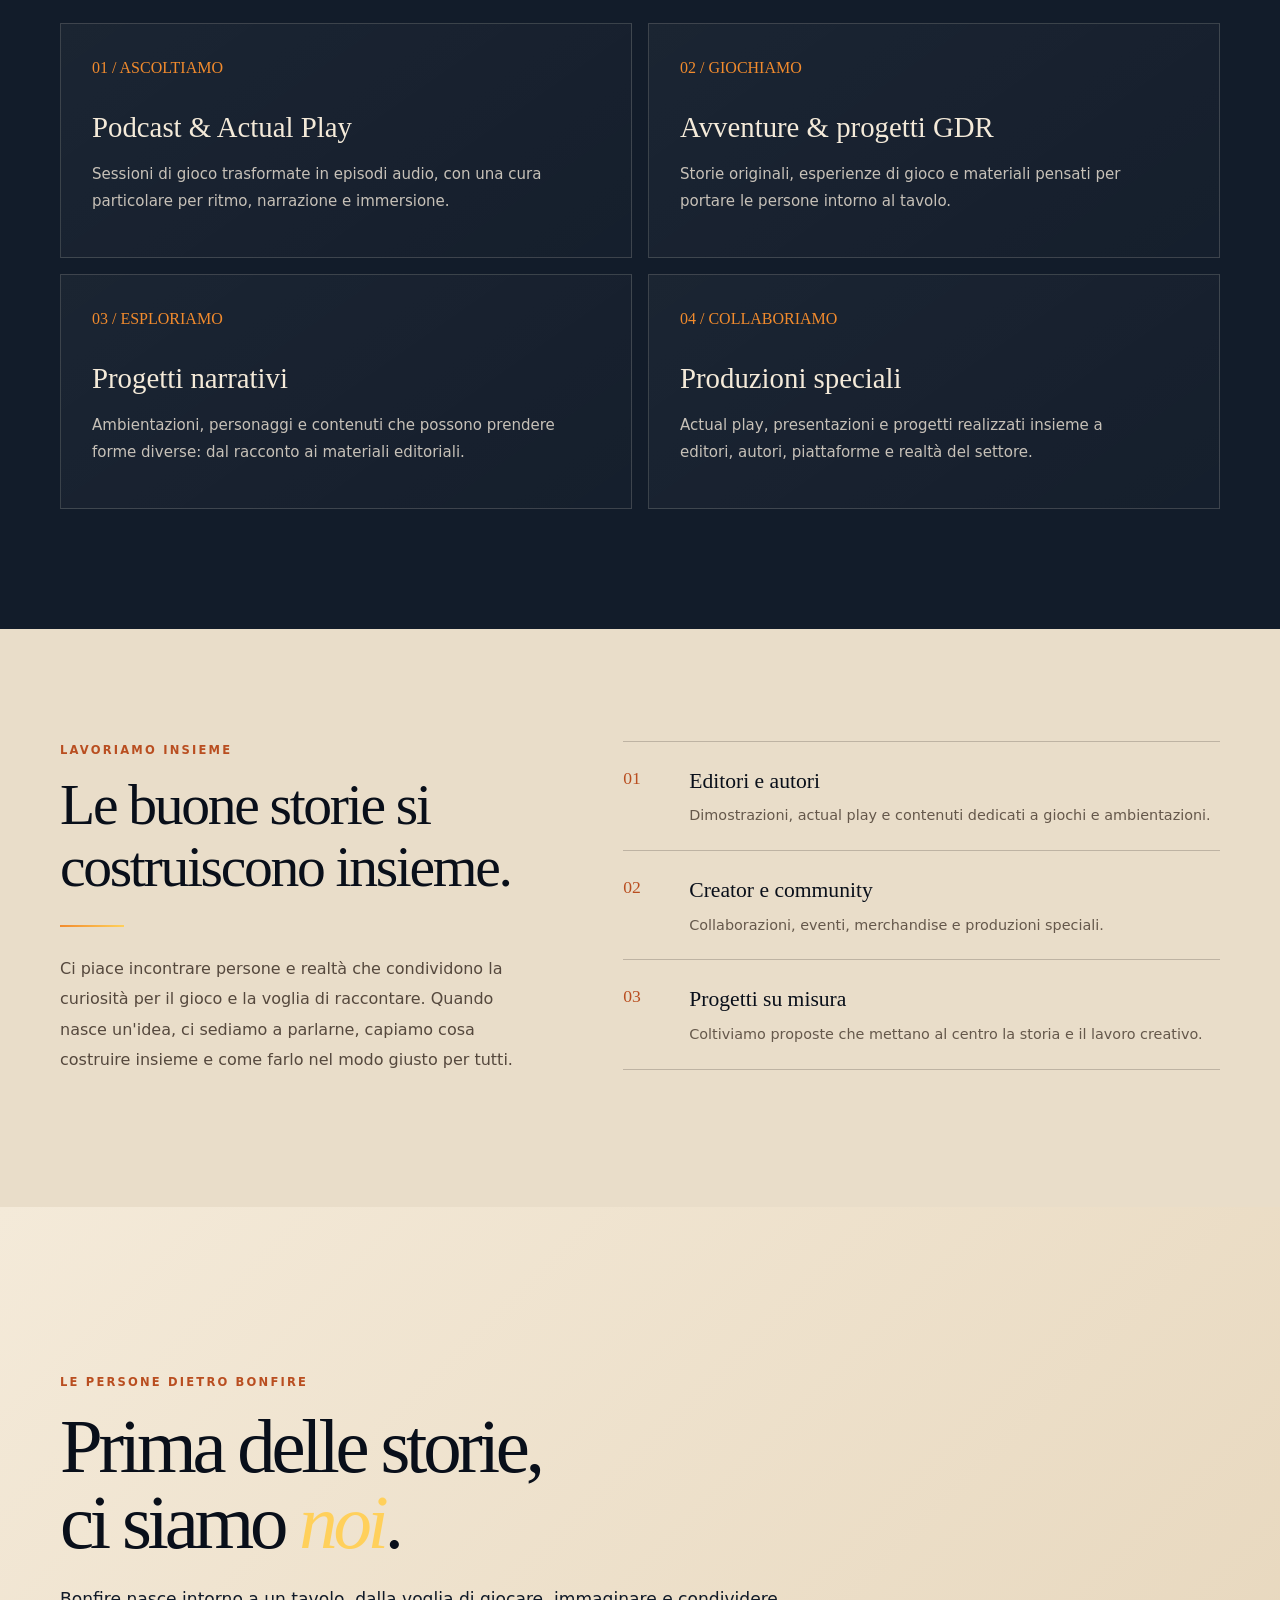
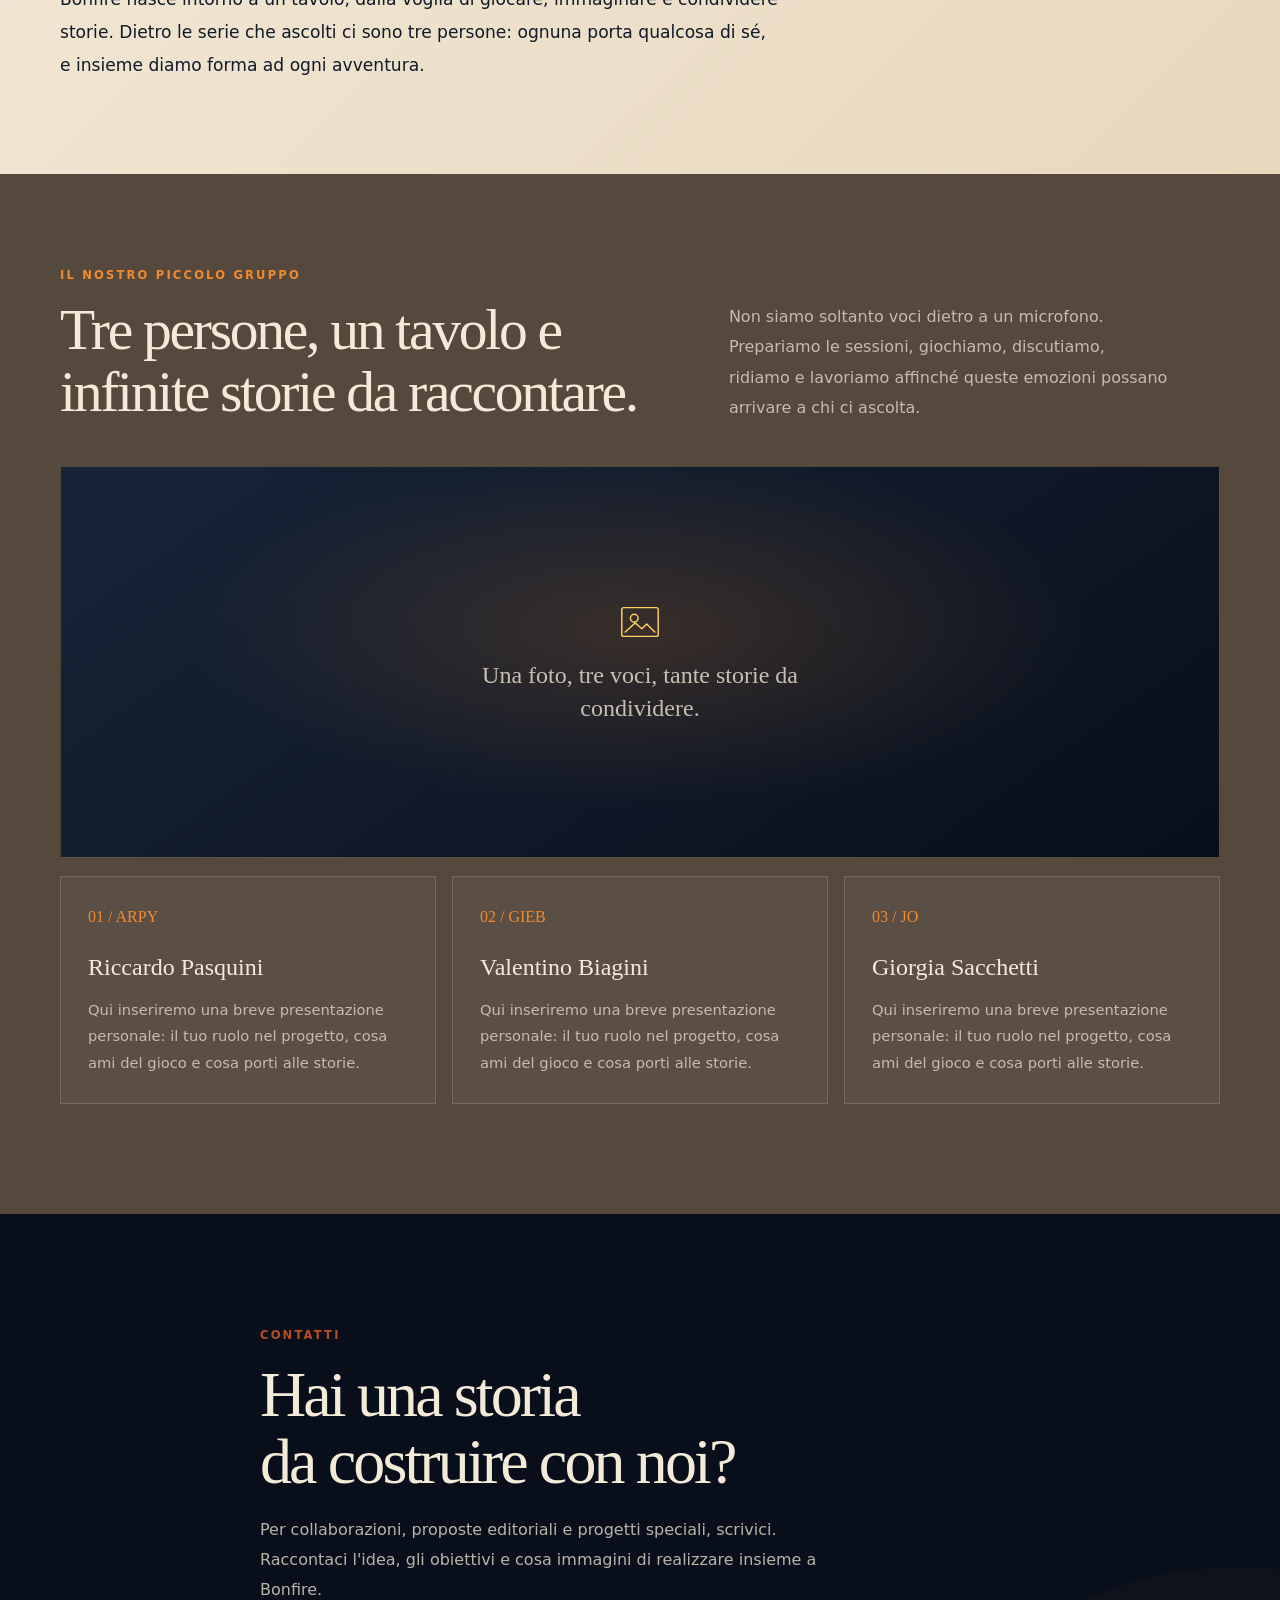
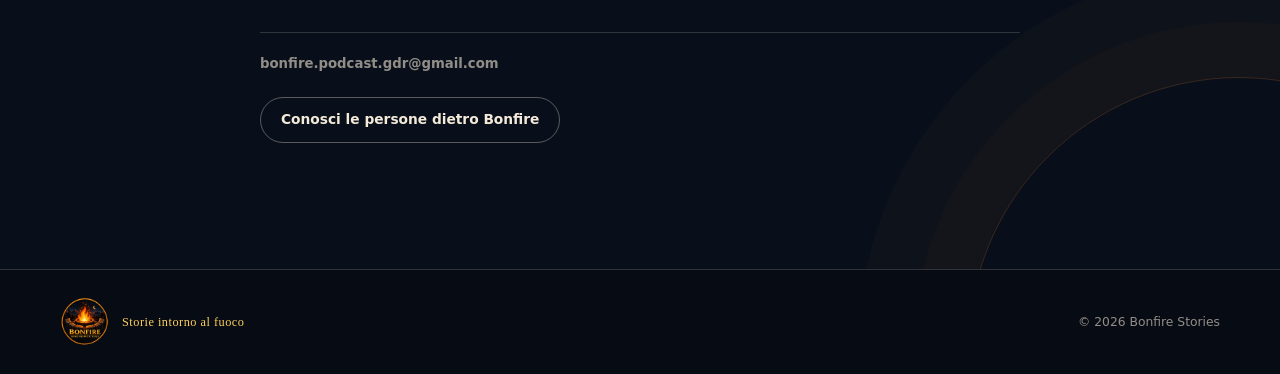
==== commit 32494874: "Update index.html" ====
--- a/index.html
+++ b/index.html
@@ -81,7 +81,7 @@
           <div class="eyebrow">Le nostre attività</div>
           <h2 class="section-title">Un mondo di storie, tanti modi per viverle.</h2>
         </div>
-        <p>Il gioco di ruolo - il punto di partenza.<br> La narrazione - il filo che unisce i nostri progetti.</p>
+        <p><b>Il gioco di ruolo:</b> il punto di partenza.<br> <b>La narrazione:</b> il filo che unisce i nostri progetti.</p>
       </div>
       <div class="format-grid">
         <article class="format-card"><div class="format-number">01 / ASCOLTIAMO</div><h3>Podcast & Actual Play</h3><p>Sessioni di gioco trasformate in episodi audio, con una cura particolare per ritmo, narrazione e immersione.</p></article>
--- a/assets/style.css
+++ b/assets/style.css
@@ -108,8 +108,8 @@
 /* About page */
 .about-hero { padding: calc(var(--header-h) + 78px) 0 76px; color: var(--ink); background: linear-gradient(135deg, var(--paper) 0%, #e7d7bd 100%); }
 .about-hero h1 { max-width: 850px; margin: 17px 0 22px; font-size: clamp(3rem, 6vw, 5.7rem); }
-.about-hero p { max-width: 720px; color: #55483d; font-size: 1.07rem; line-height: 1.9; }
-.about-team { padding: 92px 0 110px; background: #101a28; }
+.about-hero p { max-width: 720px; color: #101a28; font-size: 1.07rem; line-height: 1.9; }
+.about-team { padding: 92px 0 110px; background: #55483d; }
 .about-team-intro { display: grid; grid-template-columns: 1fr .8fr; gap: 55px; align-items: end; margin-bottom: 42px; }
 .about-team-intro .section-title { color: var(--paper); }
 .about-team-intro p { max-width: 440px; margin: 0; color: #c5bbae; line-height: 1.9; }
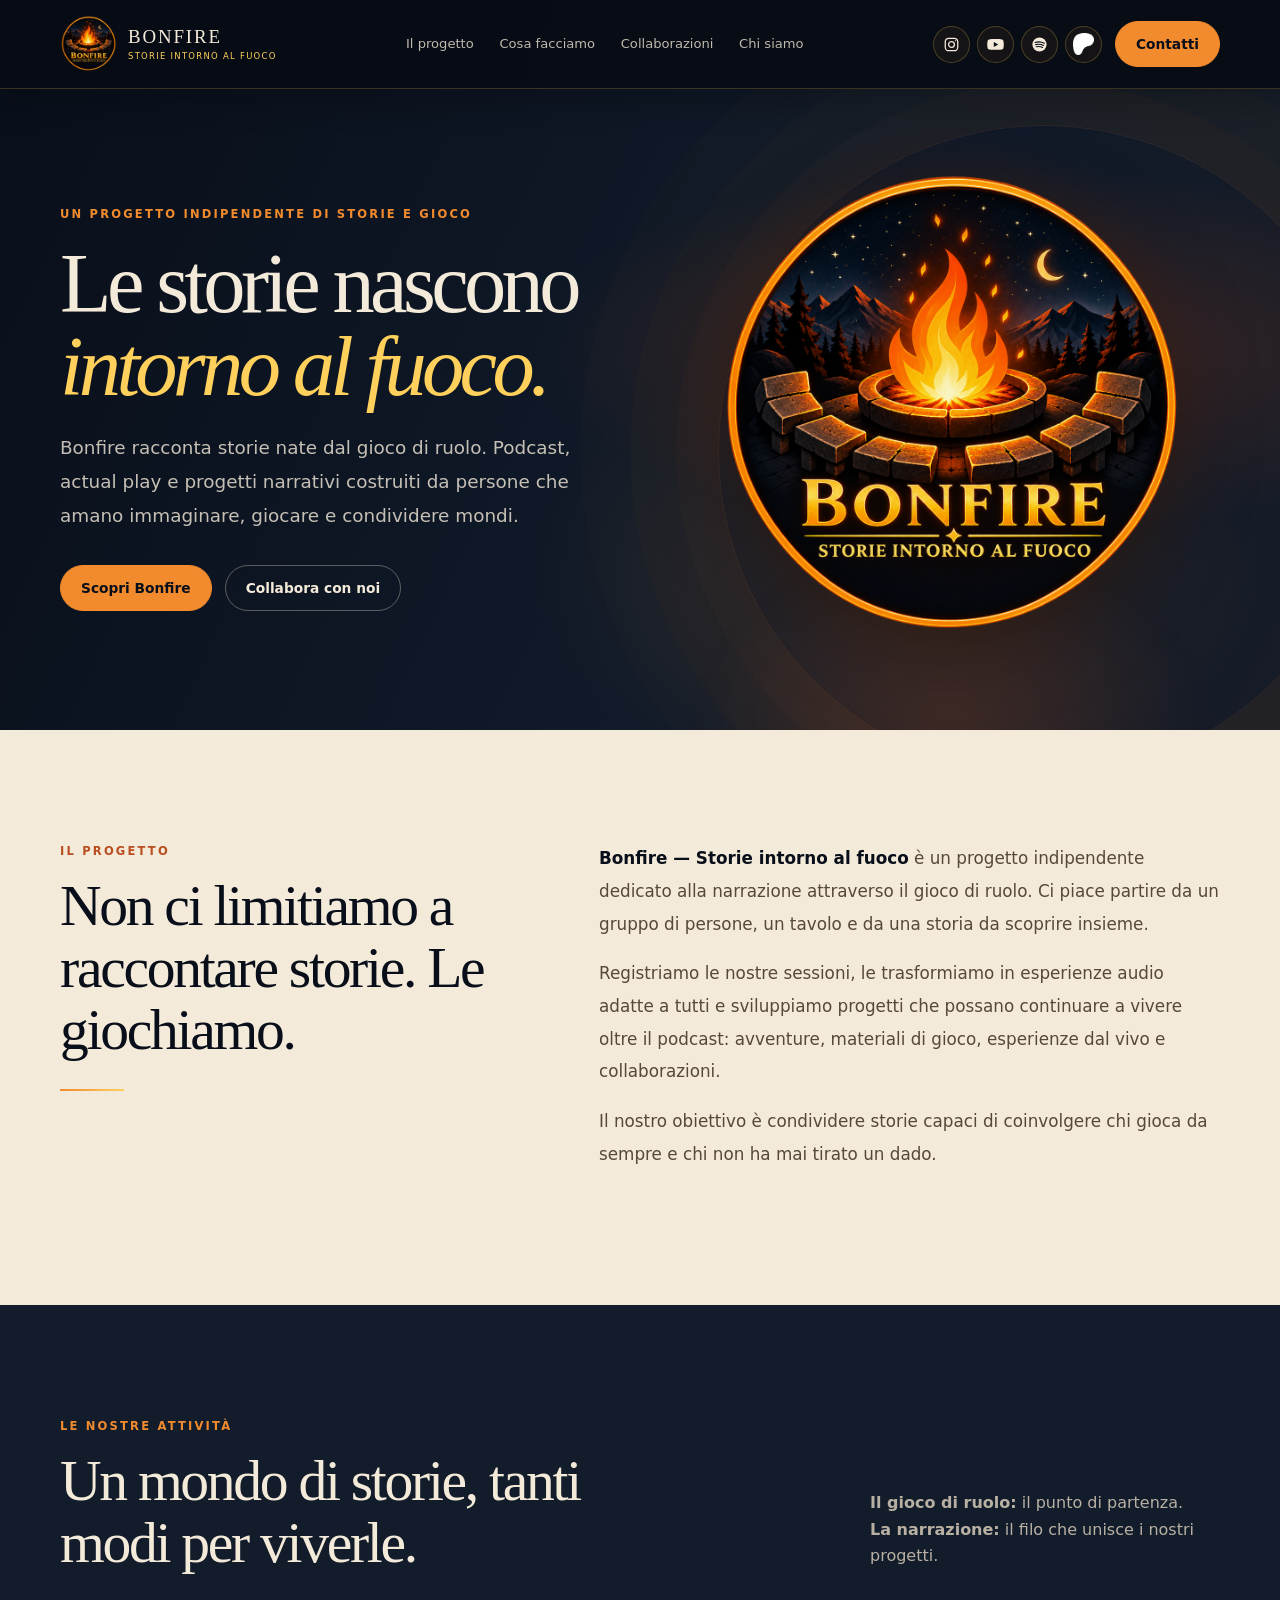
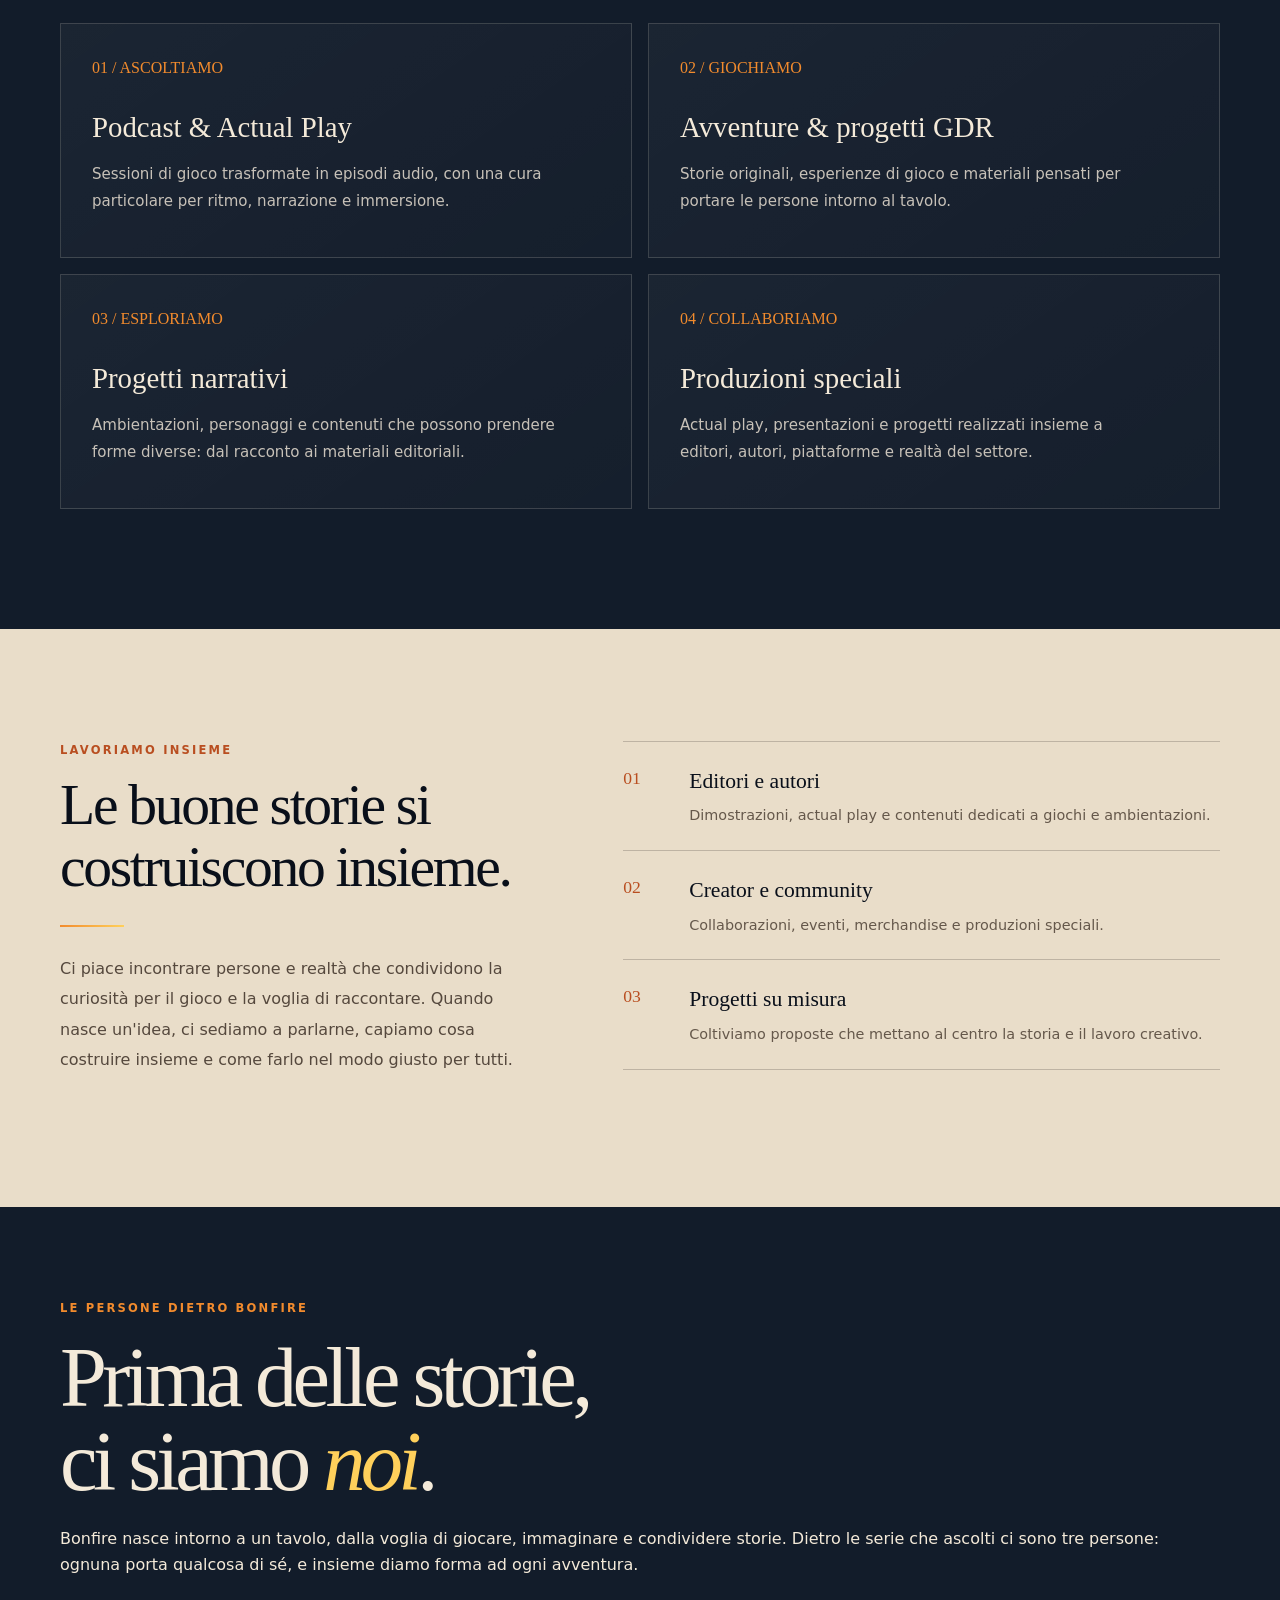
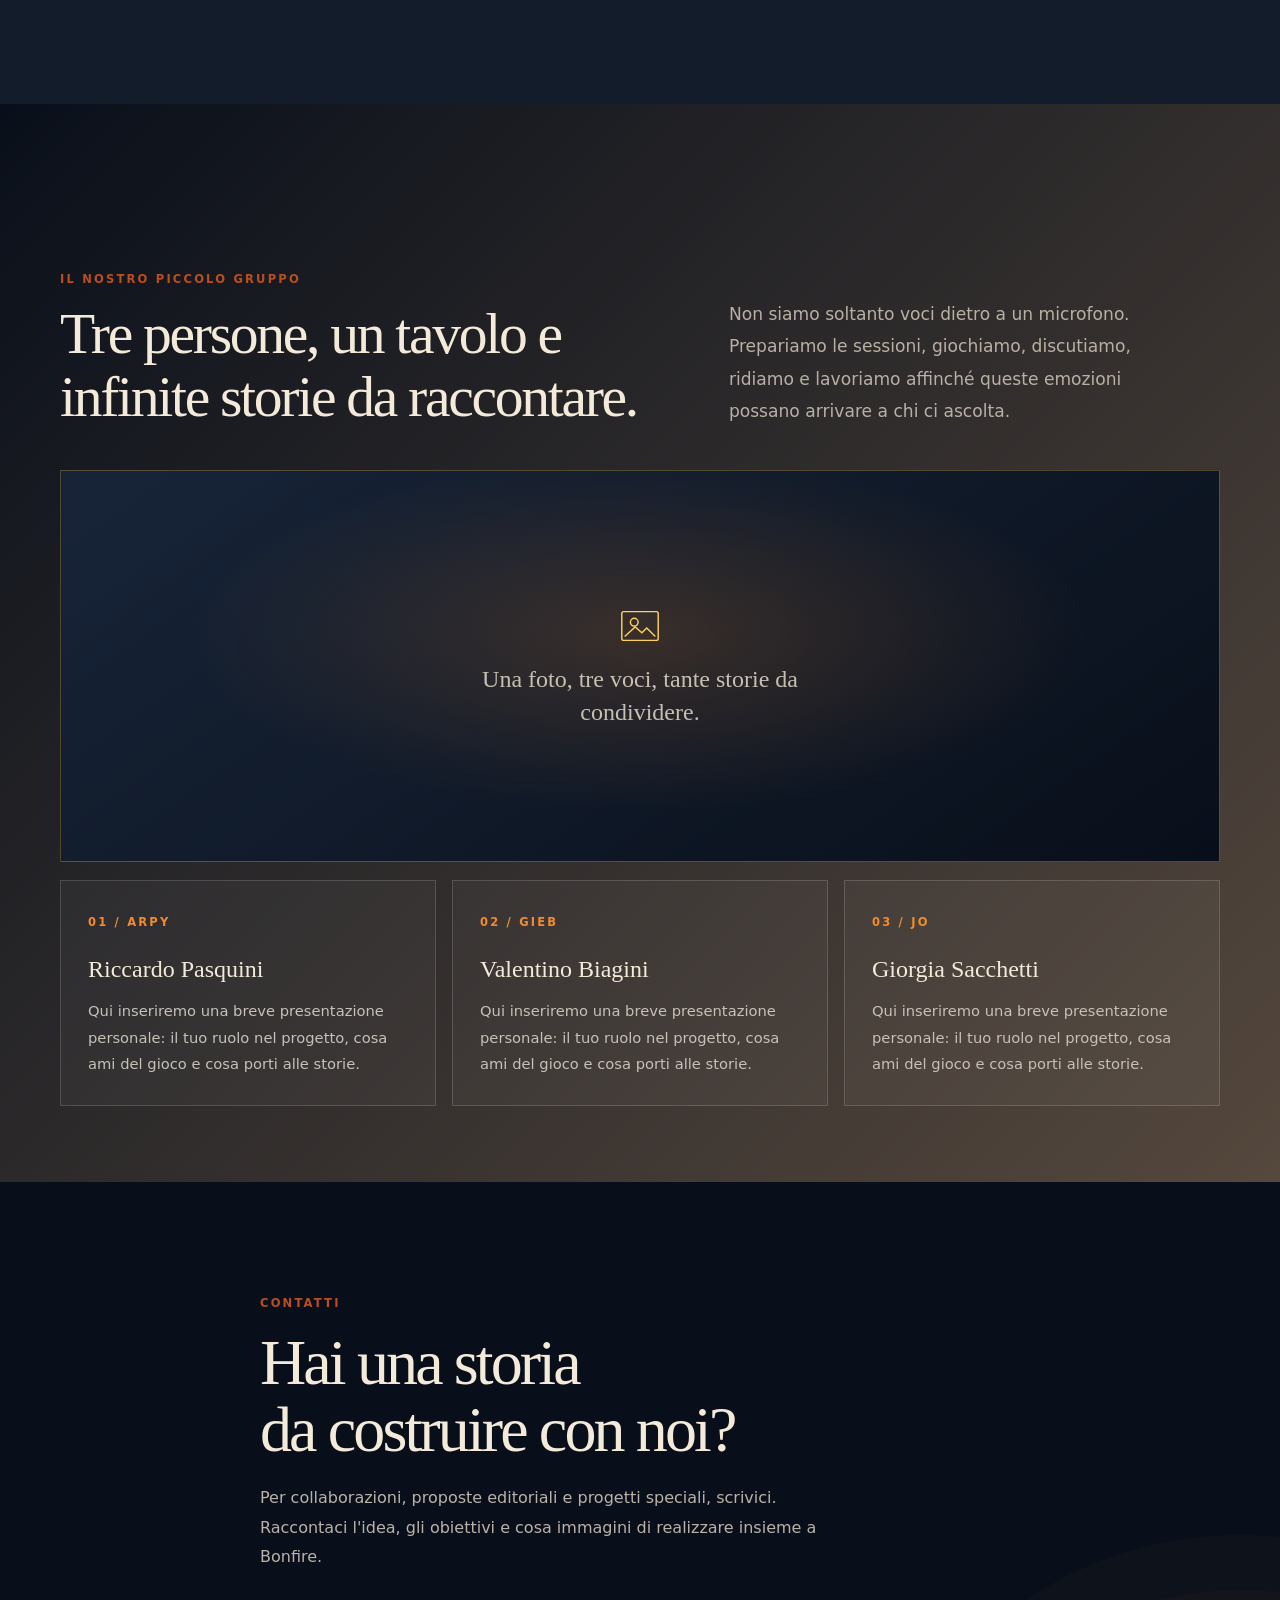
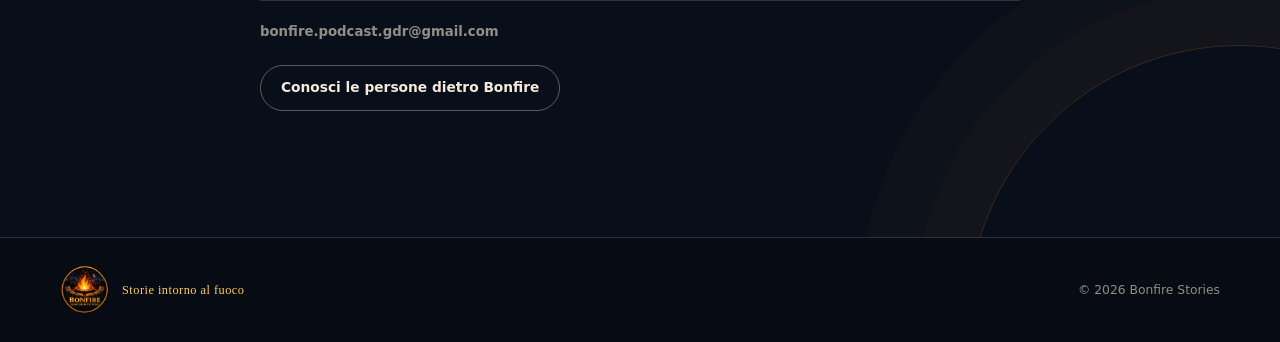
==== commit d578475a: "Rename section class from 'about-hero' to 'about-team'" ====
--- a/index.html
+++ b/index.html
@@ -107,14 +107,14 @@
       </div>
     </div>
   </section>
-    <section class="about-hero" id="chi-siamo">
+    <section class="about-team" id="chi-siamo">
     <div class="wrap">
       <div class="eyebrow">Le persone dietro Bonfire</div>
       <h1>Prima delle storie,<br>ci siamo<em> noi</em>.</h1>
       <p>Bonfire nasce intorno a un tavolo, dalla voglia di giocare, immaginare e condividere storie. Dietro le serie che ascolti ci sono tre persone: ognuna porta qualcosa di sé, e insieme diamo forma ad ogni avventura.</p>
     </div>
   </section>
-  <section class="about-team">
+  <section class="about-hero">
     <div class="wrap">
       <div class="about-team-intro">
         <div>
--- a/assets/style.css
+++ b/assets/style.css
@@ -106,13 +106,13 @@
 .footer-brandline span { font-family: var(--serif); letter-spacing: .04em; }
 
 /* About page */
-.about-hero { padding: calc(var(--header-h) + 78px) 0 76px; color: var(--ink); background: linear-gradient(135deg, var(--paper) 0%, #e7d7bd 100%); }
+.about-hero { padding: calc(var(--header-h) + 78px) 0 76px; color: var(--paper); background: linear-gradient(135deg, var(--ink) 0%, #55483d 100%); }
 .about-hero h1 { max-width: 850px; margin: 17px 0 22px; font-size: clamp(3rem, 6vw, 5.7rem); }
-.about-hero p { max-width: 720px; color: #101a28; font-size: 1.07rem; line-height: 1.9; }
-.about-team { padding: 92px 0 110px; background: #55483d; }
+.about-hero p { max-width: 720px; color: #55483d; font-size: 1.07rem; line-height: 1.9; }
+.about-team { padding: 92px 0 110px; background: #121c2a; }
 .about-team-intro { display: grid; grid-template-columns: 1fr .8fr; gap: 55px; align-items: end; margin-bottom: 42px; }
 .about-team-intro .section-title { color: var(--paper); }
-.about-team-intro p { max-width: 440px; margin: 0; color: #c5bbae; line-height: 1.9; }
+.about-team-intro p { max-width: 440px; margin: 0; color: var(--muted); line-height: 1.9; }
 .team-photo-frame { position: relative; min-height: 390px; overflow: hidden; border: 1px solid rgba(255,208,91,.28); background: radial-gradient(ellipse at 50% 42%, rgba(242,139,45,.18), transparent 55%), linear-gradient(145deg, #172438, #090f1a); }
 .team-photo-frame img { display: block; width: 100%; height: 100%; min-height: 390px; object-fit: cover; }
 .team-photo-placeholder { display: grid; min-height: 390px; height: 100%; place-items: center; align-content: center; gap: 14px; padding: 28px; color: rgba(244,234,217,.78); text-align: center; }
@@ -120,9 +120,9 @@
 .team-photo-placeholder span { max-width: 350px; font-family: var(--serif); font-size: 1.5rem; line-height: 1.35; }
 .member-grid { display: grid; grid-template-columns: repeat(3, 1fr); gap: 16px; margin-top: 18px; }
 .member-card { min-height: 220px; padding: 27px; border: 1px solid rgba(244,234,217,.17); background: rgba(255,255,255,.035); }
-.member-number { display: inline-block; margin-bottom: 18px; color: var(--gold); font-family: var(--serif); font-size: 1rem; }
+.member-number { display: inline-block; margin-bottom: 18px; color: var(--gold); font-family: var(--sans); font-size: .72rem; font-weight: 750; letter-spacing: .19em; text-transform: uppercase;}
 .member-card h3 { margin: 0 0 9px; color: var(--paper); font-family: var(--serif); font-size: 1.5rem; font-weight: 400; }
-.member-card p { margin: 0; color: #c5bbae; font-size: .92rem; line-height: 1.8; }
+.member-card p { margin: 0; color: #c7c1b8; font-size: .92rem; line-height: 1.8; }
 .about-invite { padding: 76px 0; color: var(--ink); background: var(--paper-deep); }
 .about-invite-inner { display: flex; justify-content: space-between; align-items: center; gap: 32px; }
 .about-invite h2 { margin: 0; font-family: var(--serif); font-size: clamp(2rem, 4vw, 3.2rem); font-weight: 400; }
@@ -164,10 +164,10 @@
   .footer-inner { align-items: flex-start; flex-direction: column; }
   .about-hero { padding: calc(var(--header-h) + 54px) 0 56px; }
   .about-team { padding: 70px 0 78px; }
-  .about-team-intro { grid-template-columns: 1fr; gap: 18px; margin-bottom: 28px; }
+  .about-team-intro p { max-width: 440px; margin: 0; color: var(--muted); line-height: 1.9; }
   .team-photo-frame, .team-photo-frame img, .team-photo-placeholder { min-height: 250px; }
   .member-grid { grid-template-columns: 1fr; gap: 12px; margin-top: 13px; }
-  .member-card { min-height: auto; padding: 23px; }
+  .member-card p { margin: 0; color: #c7c1b8; font-size: .92rem; line-height: 1.8; }
   .about-invite { padding: 58px 0; }
   .about-invite-inner { align-items: flex-start; flex-direction: column; }
 }
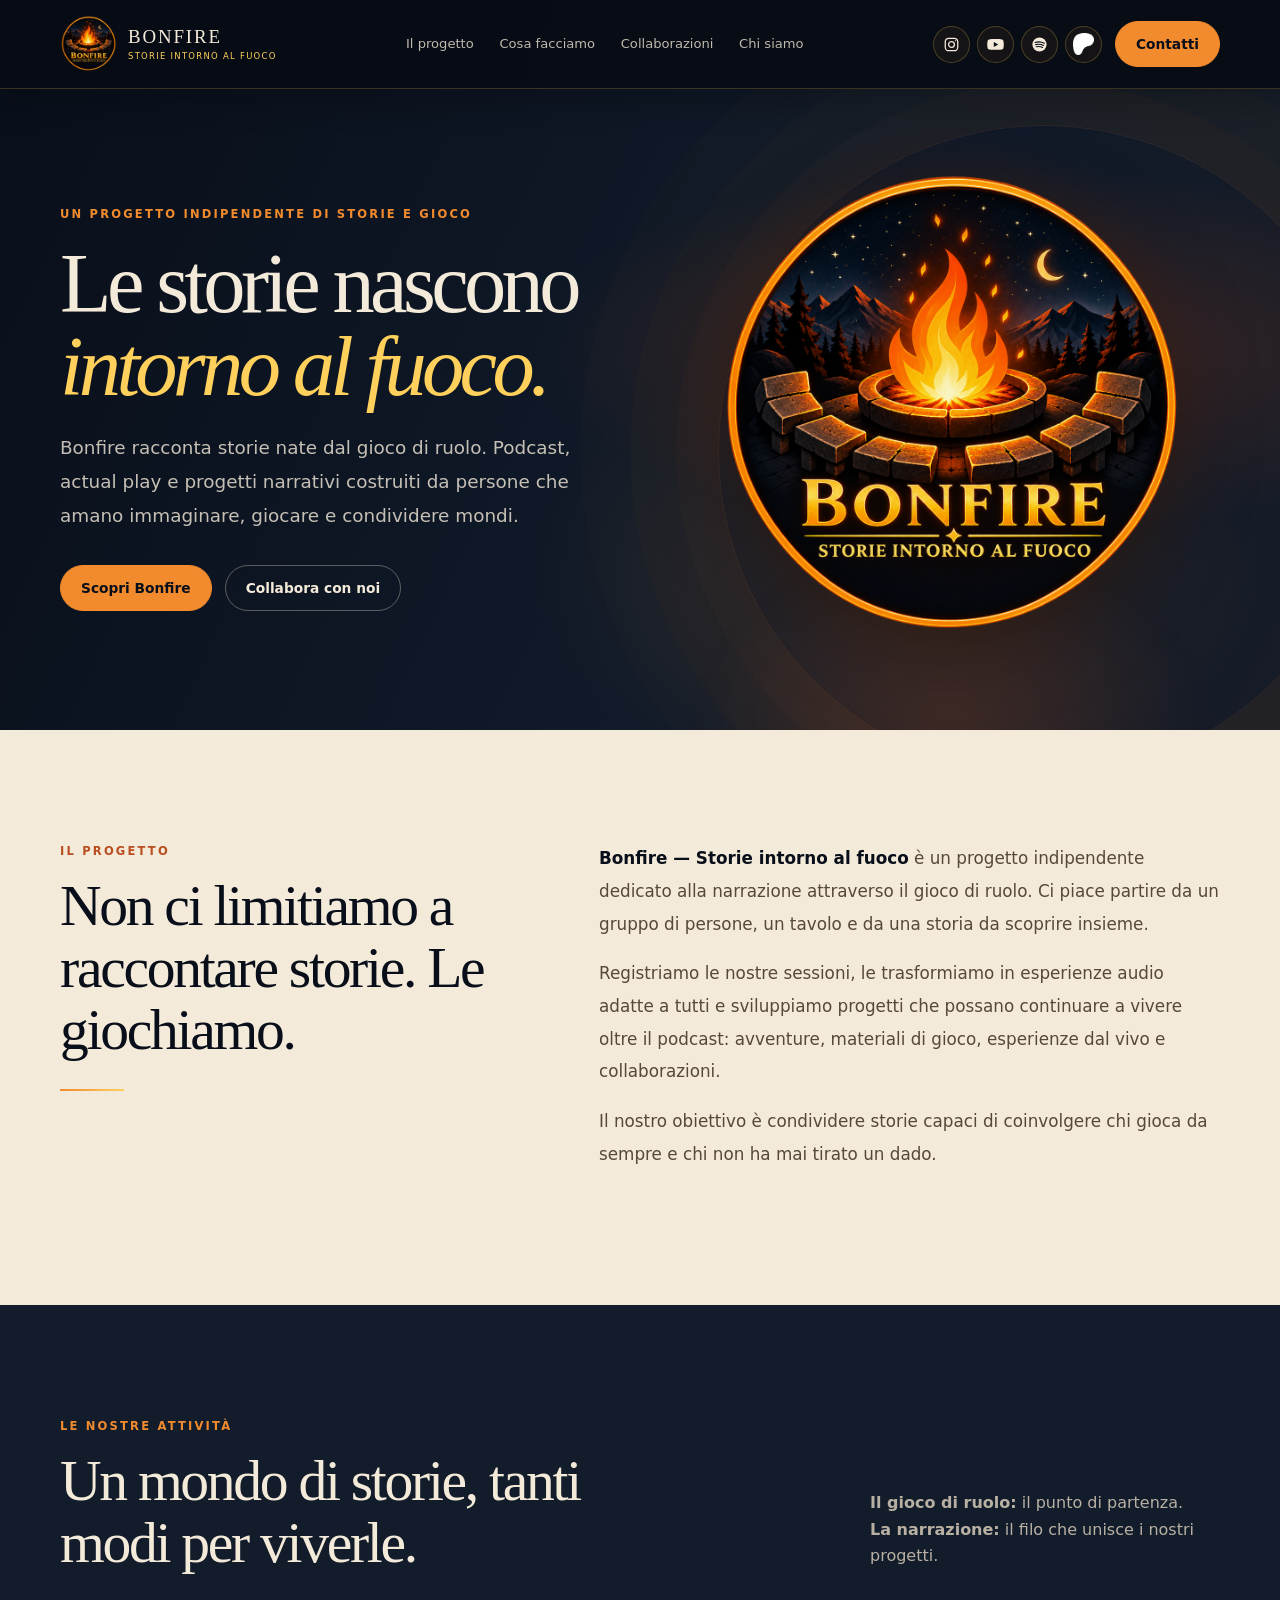
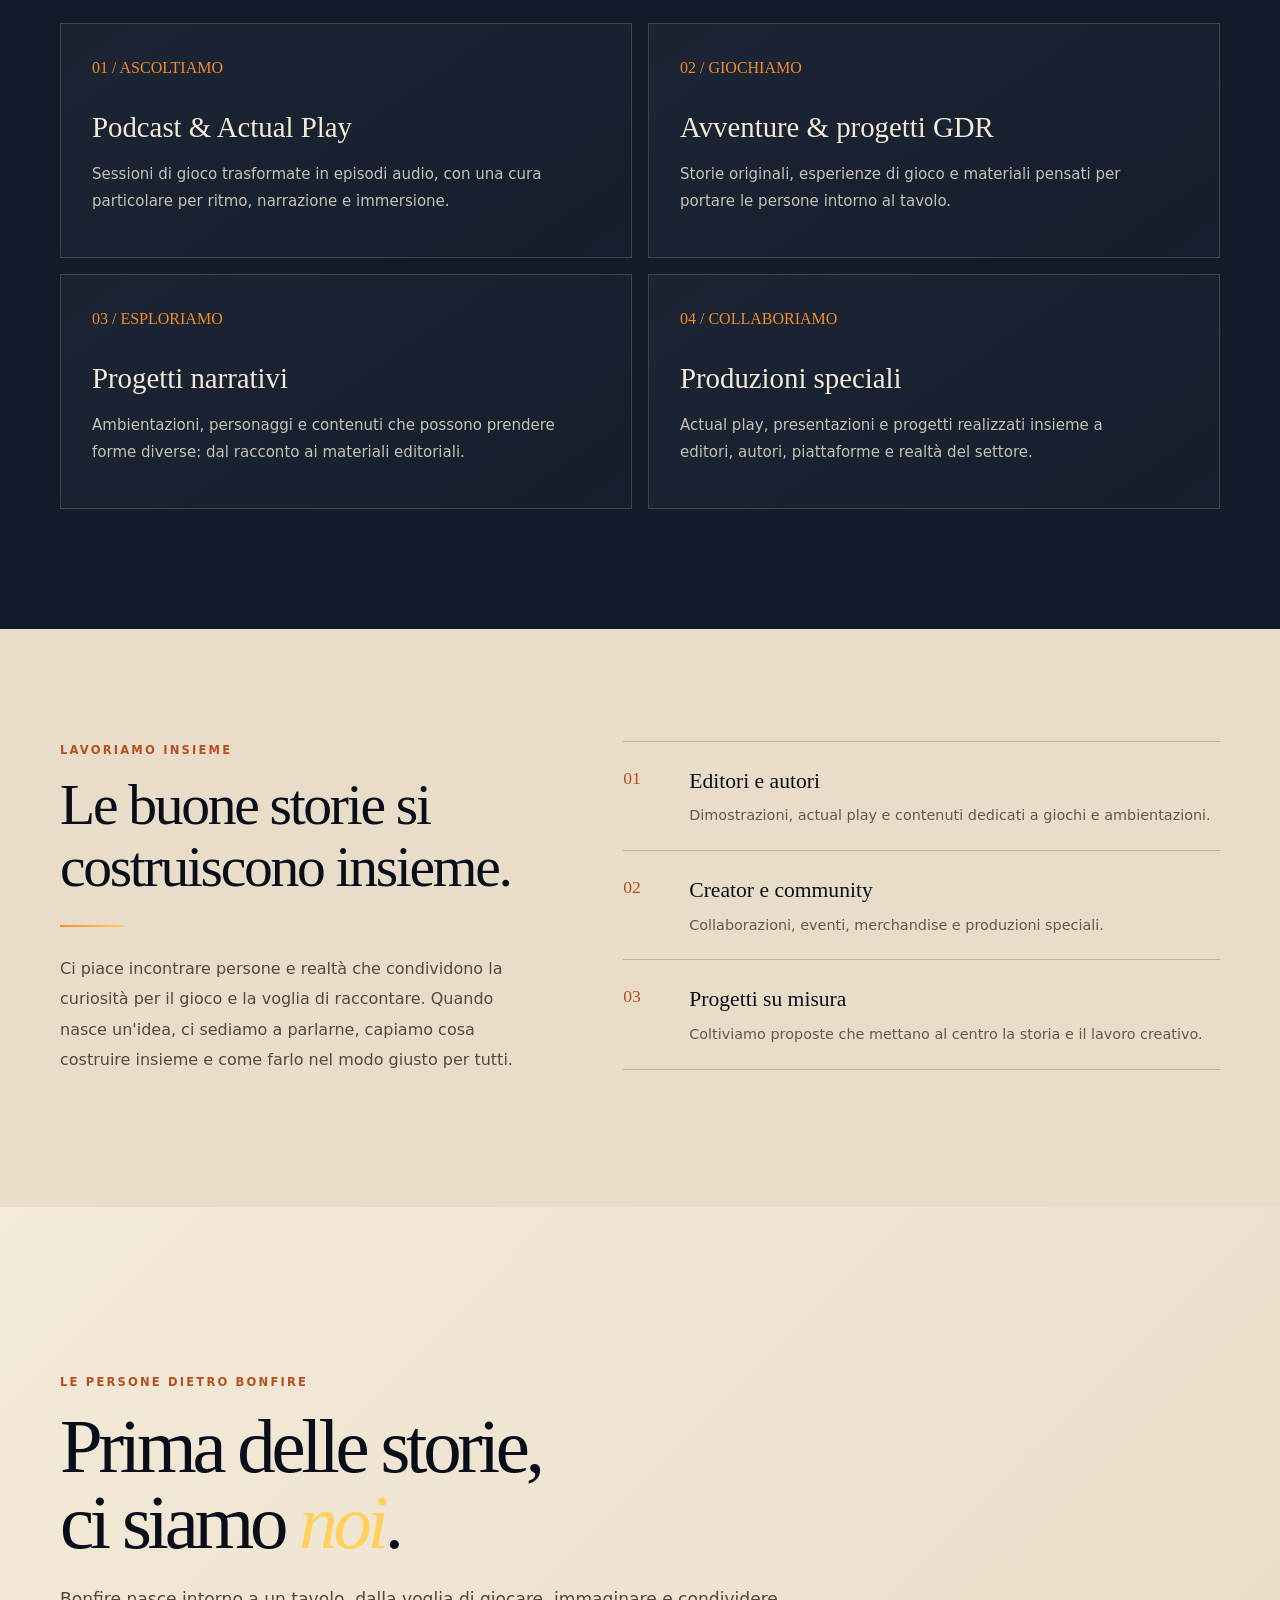
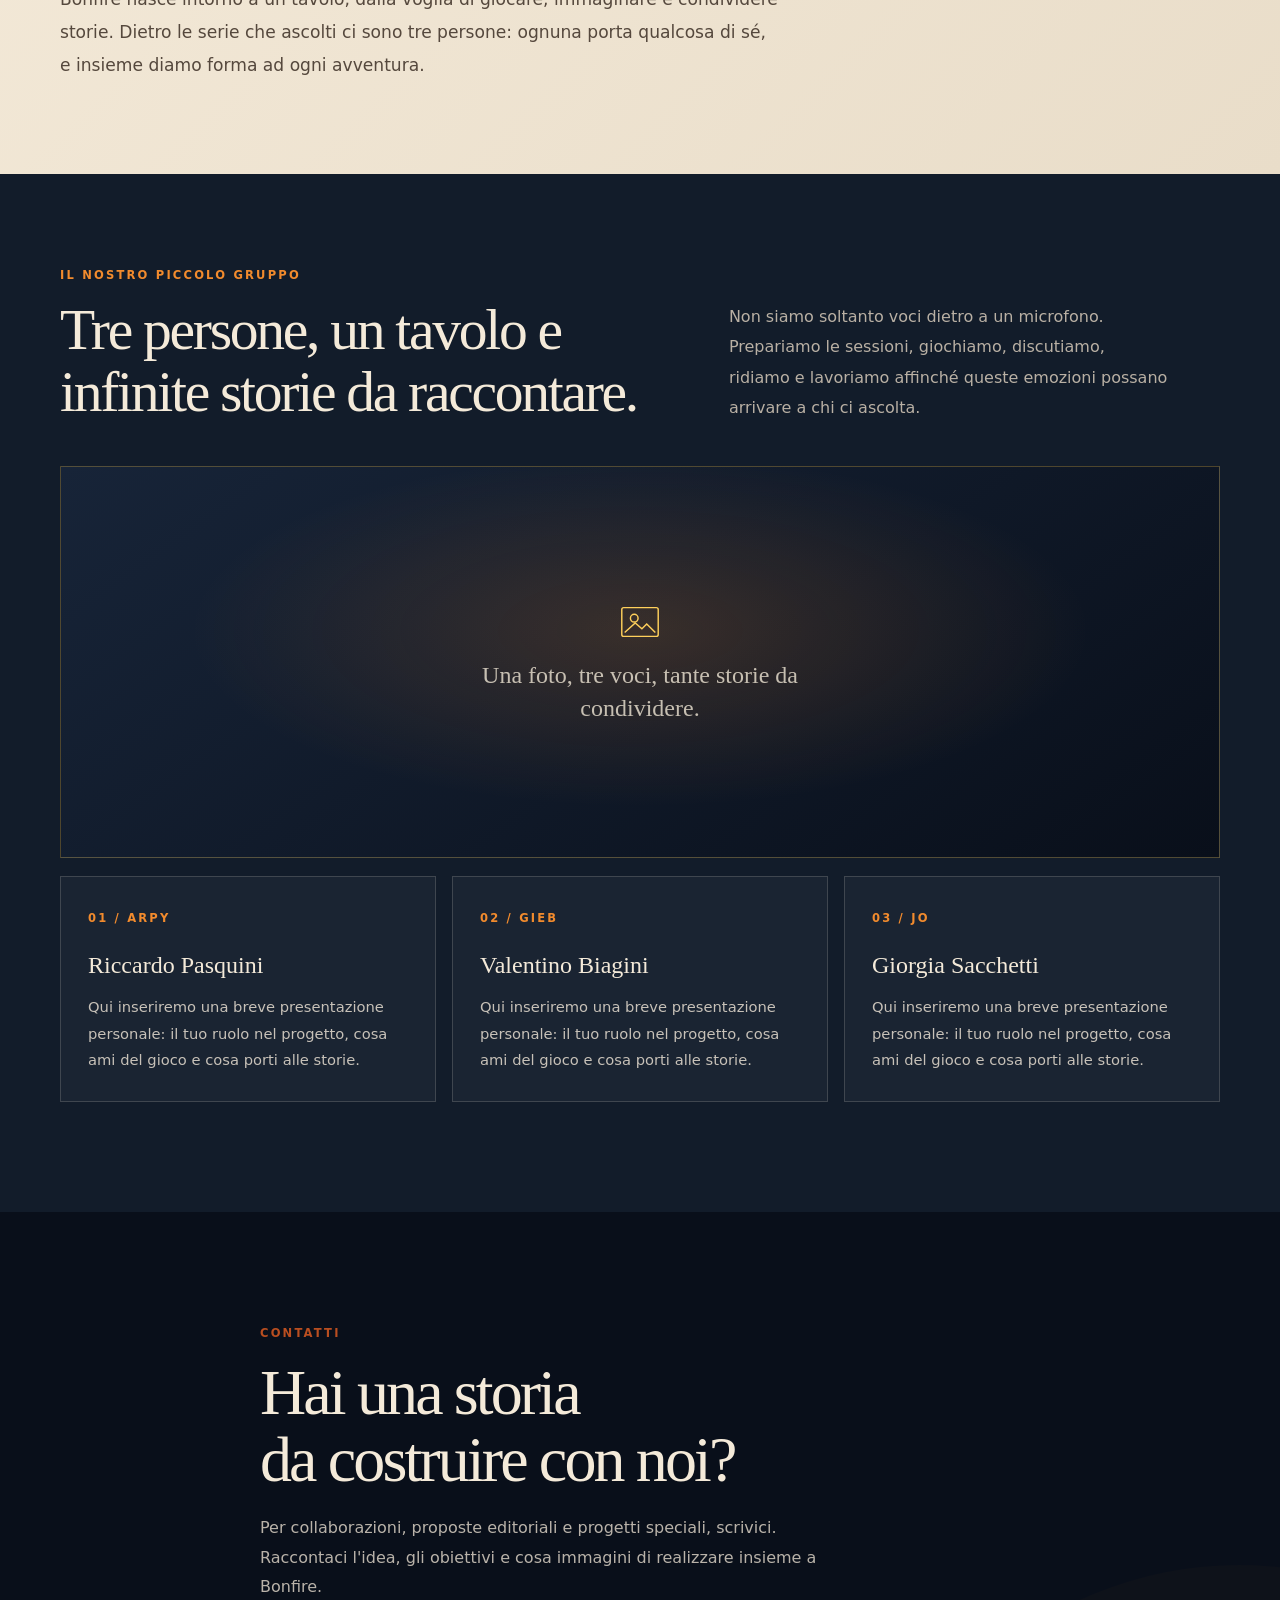
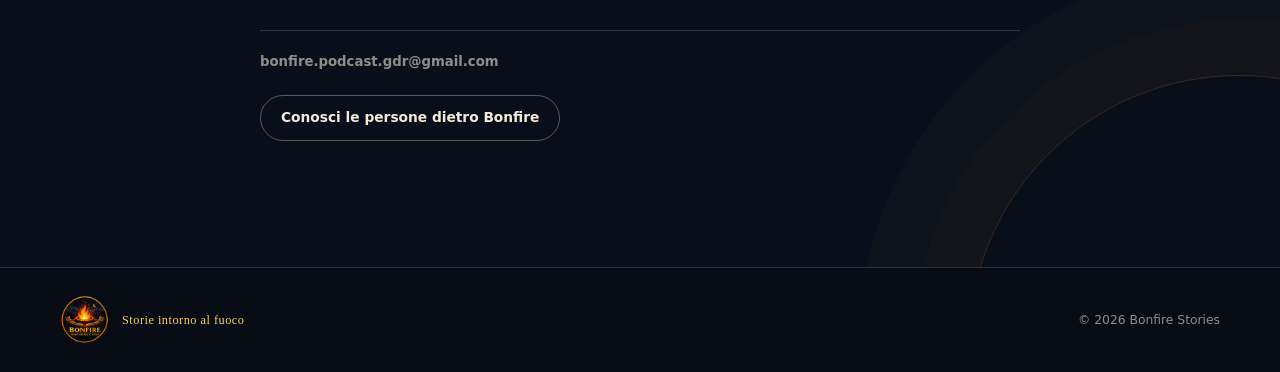
==== commit b6d99967: "Changed Index" ====
--- a/index.html
+++ b/index.html
@@ -107,14 +107,14 @@
       </div>
     </div>
   </section>
-    <section class="about-team" id="chi-siamo">
+    <section class="about-hero" id="chi-siamo">
     <div class="wrap">
       <div class="eyebrow">Le persone dietro Bonfire</div>
       <h1>Prima delle storie,<br>ci siamo<em> noi</em>.</h1>
       <p>Bonfire nasce intorno a un tavolo, dalla voglia di giocare, immaginare e condividere storie. Dietro le serie che ascolti ci sono tre persone: ognuna porta qualcosa di sé, e insieme diamo forma ad ogni avventura.</p>
     </div>
   </section>
-  <section class="about-hero">
+  <section class="about-team">
     <div class="wrap">
       <div class="about-team-intro">
         <div>
--- a/assets/style.css
+++ b/assets/style.css
@@ -106,10 +106,10 @@
 .footer-brandline span { font-family: var(--serif); letter-spacing: .04em; }
 
 /* About page */
-.about-hero { padding: calc(var(--header-h) + 78px) 0 76px; color: var(--paper); background: linear-gradient(135deg, var(--ink) 0%, #55483d 100%); }
+.about-hero { padding: calc(var(--header-h) + 78px) 0 76px; color: var(--ink); background: linear-gradient(135deg, var(--paper) 0%, var(--paper-deep) 100%); }
 .about-hero h1 { max-width: 850px; margin: 17px 0 22px; font-size: clamp(3rem, 6vw, 5.7rem); }
 .about-hero p { max-width: 720px; color: #55483d; font-size: 1.07rem; line-height: 1.9; }
-.about-team { padding: 92px 0 110px; background: #121c2a; }
+.about-team { padding: 92px 0 110px; color: var(--paper); background: #121c2a; }
 .about-team-intro { display: grid; grid-template-columns: 1fr .8fr; gap: 55px; align-items: end; margin-bottom: 42px; }
 .about-team-intro .section-title { color: var(--paper); }
 .about-team-intro p { max-width: 440px; margin: 0; color: var(--muted); line-height: 1.9; }
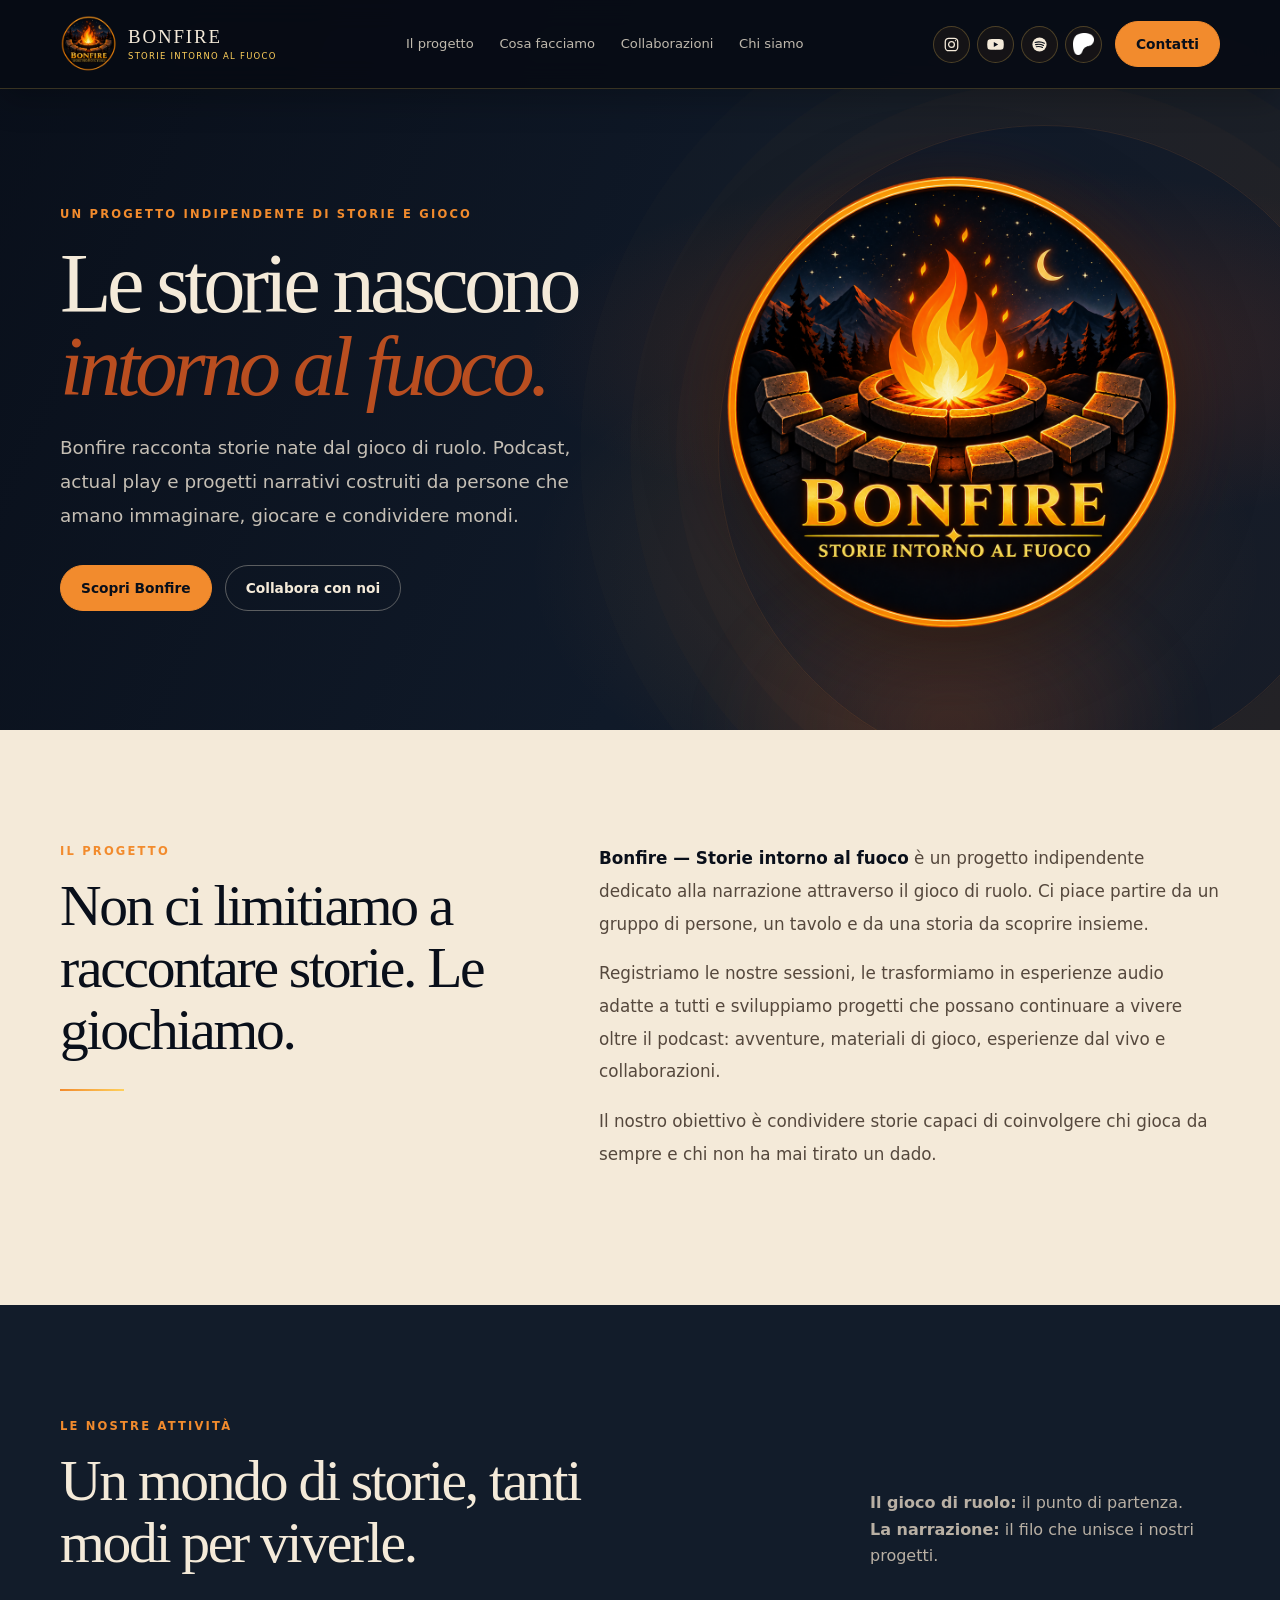
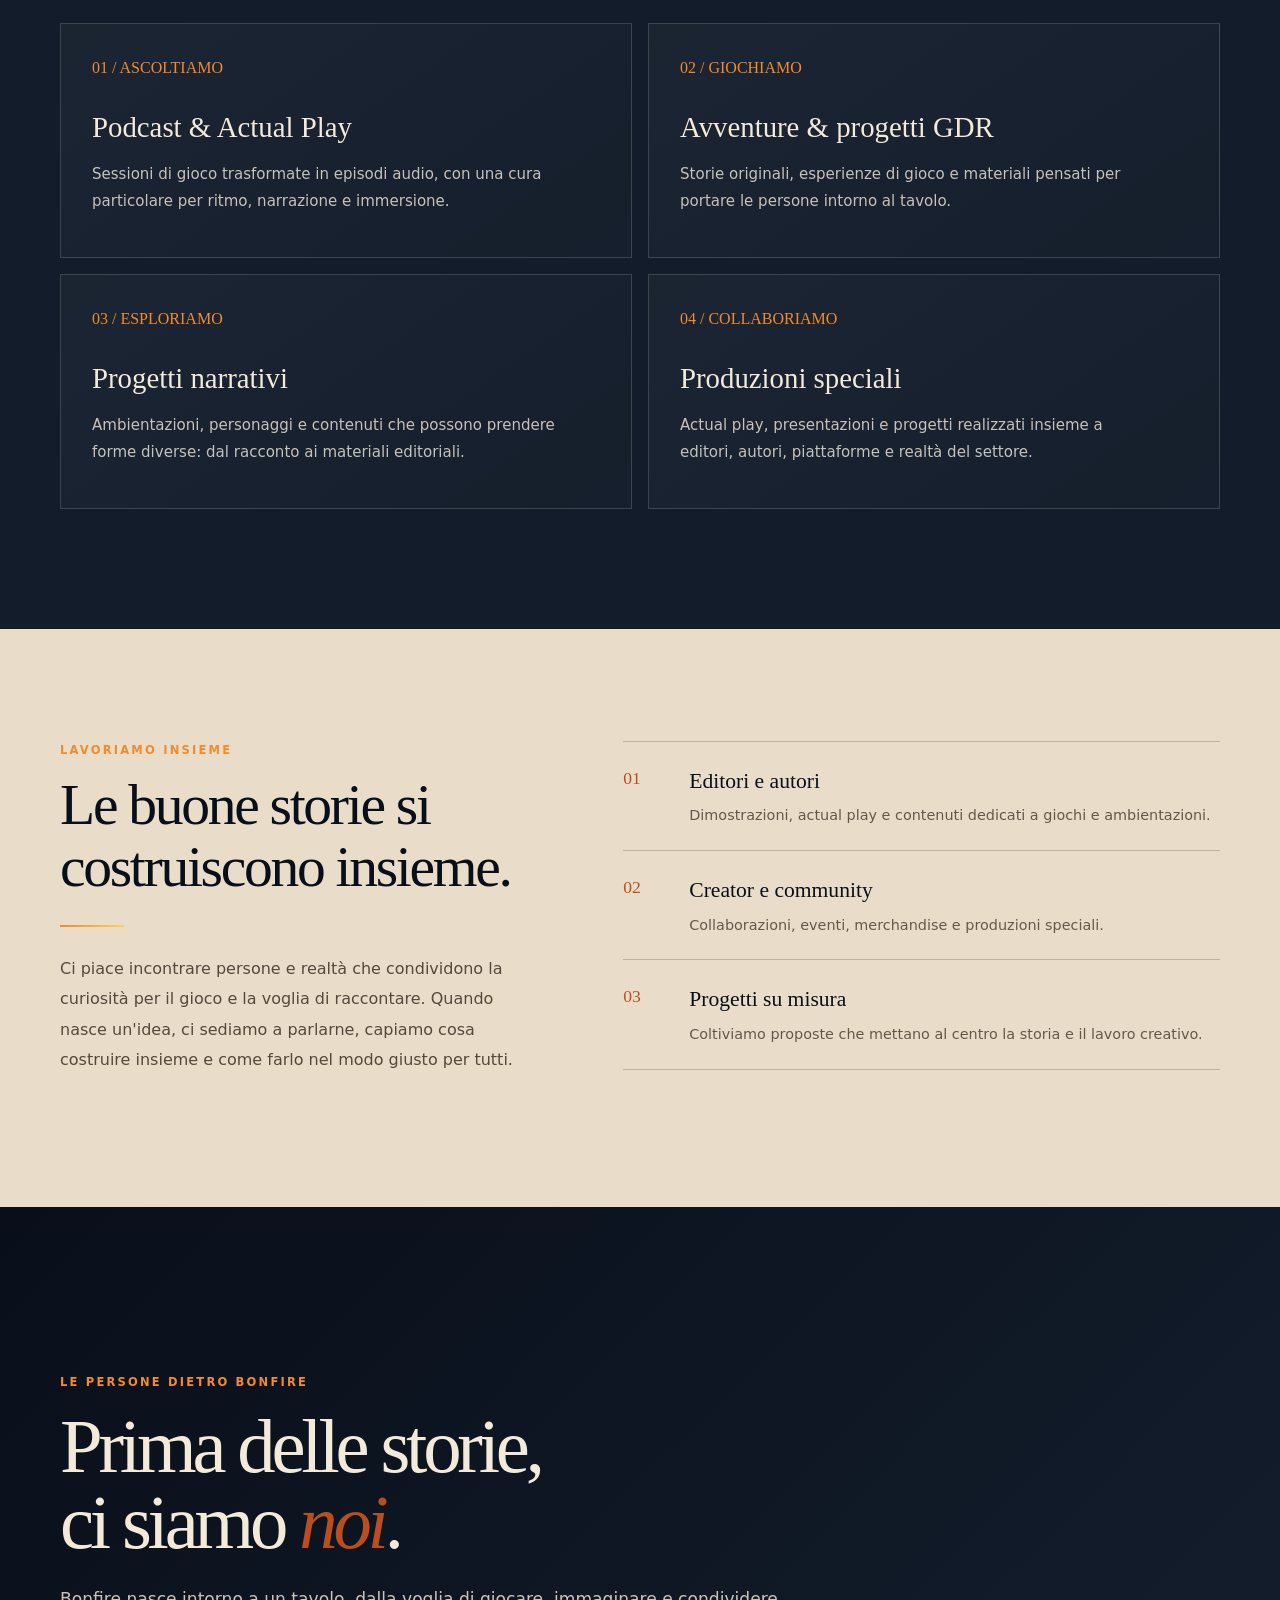
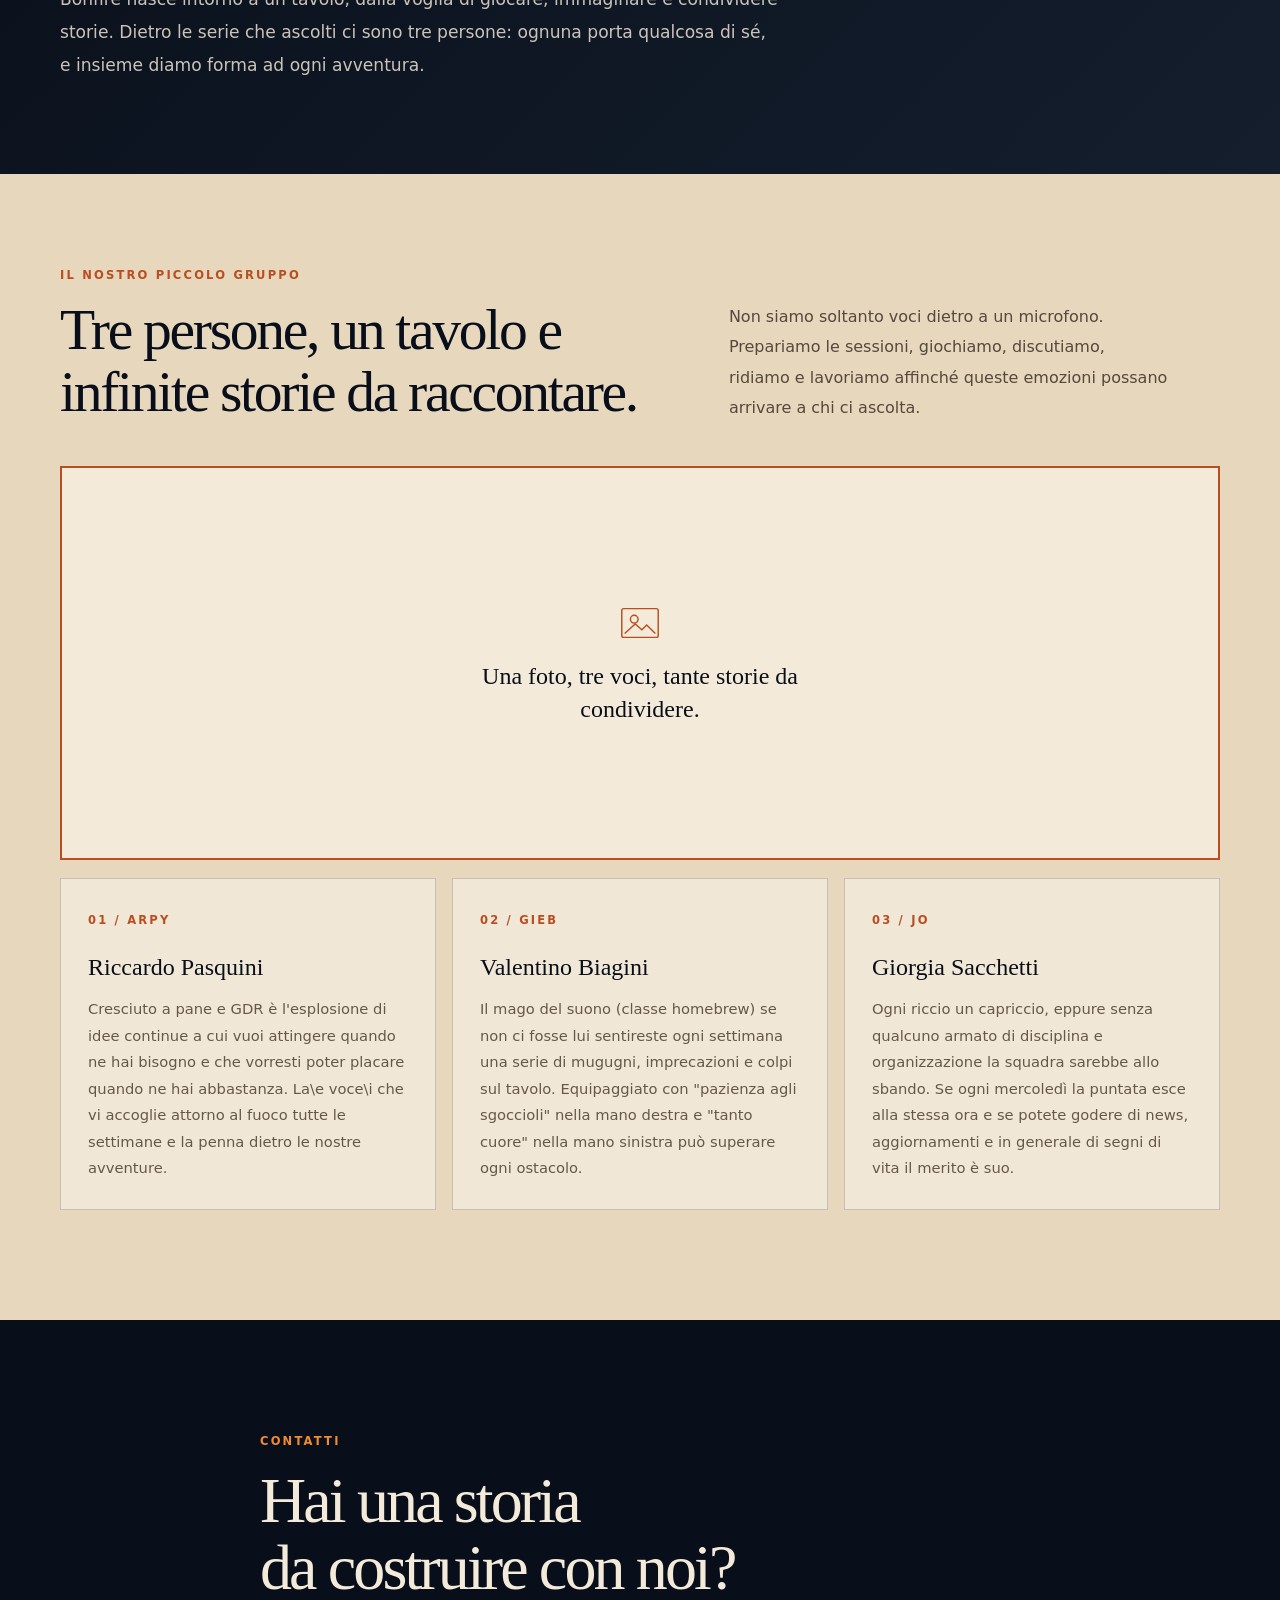
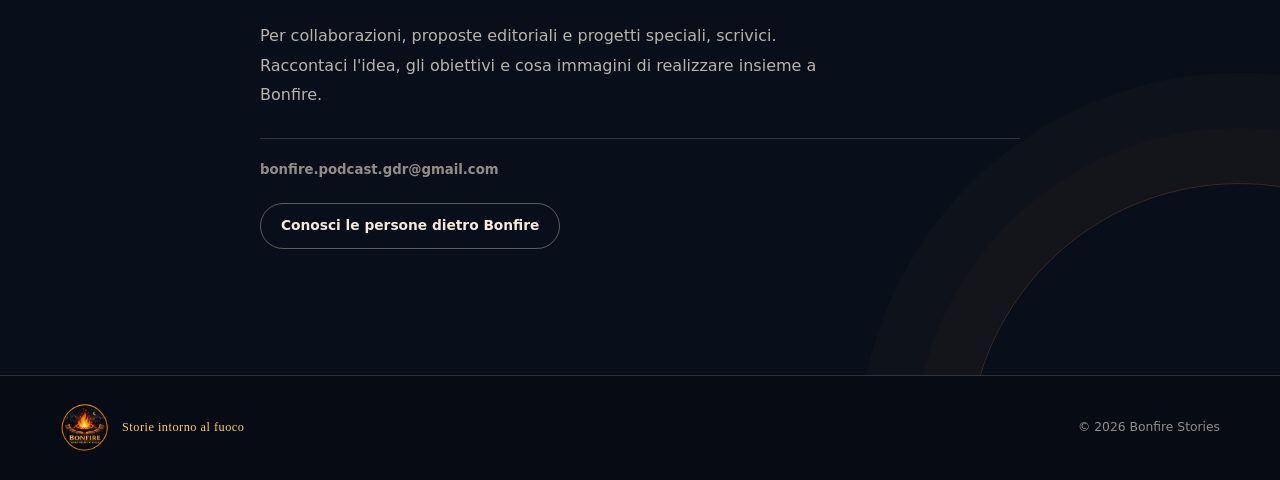
==== commit 776531ec: "Update index.html" ====
--- a/index.html
+++ b/index.html
@@ -132,9 +132,9 @@
         </div>
       </div>
       <div class="member-grid">
-        <article class="member-card"><span class="member-number">01 / ARPY</span><h3>Riccardo Pasquini</h3><p>Qui inseriremo una breve presentazione personale: il tuo ruolo nel progetto, cosa ami del gioco e cosa porti alle storie.</p></article>
-        <article class="member-card"><span class="member-number">02 / GIEB</span><h3>Valentino Biagini</h3><p>Qui inseriremo una breve presentazione personale: il tuo ruolo nel progetto, cosa ami del gioco e cosa porti alle storie.</p></article>
-        <article class="member-card"><span class="member-number">03 / JO</span><h3>Giorgia Sacchetti</h3><p>Qui inseriremo una breve presentazione personale: il tuo ruolo nel progetto, cosa ami del gioco e cosa porti alle storie.</p></article>
+        <article class="member-card"><span class="member-number">01 / ARPY</span><h3>Riccardo Pasquini</h3><p>Cresciuto a pane e GDR è l'esplosione di idee continue a cui vuoi attingere quando ne hai bisogno e che vorresti poter placare quando ne hai abbastanza. La\e voce\i che vi accoglie attorno al fuoco tutte le settimane e la penna dietro le nostre avventure.</p></article>
+        <article class="member-card"><span class="member-number">02 / GIEB</span><h3>Valentino Biagini</h3><p>Il mago del suono (classe homebrew) se non ci fosse lui sentireste ogni settimana una serie di mugugni, imprecazioni e colpi sul tavolo. Equipaggiato con "pazienza agli sgoccioli" nella mano destra e "tanto cuore" nella mano sinistra può superare ogni ostacolo.</p></article>
+        <article class="member-card"><span class="member-number">03 / JO</span><h3>Giorgia Sacchetti</h3><p>Ogni riccio un capriccio, eppure senza qualcuno armato di disciplina e organizzazione la squadra sarebbe allo sbando. Se ogni mercoledì la puntata esce alla stessa ora e se potete godere di news, aggiornamenti e in generale di segni di vita il merito è suo.</p></article>
       </div>
     </div>
   </section>
--- a/assets/style.css
+++ b/assets/style.css
@@ -1,11 +1,11 @@
 /* BONFIRE STORIES — shared site styles */
 :root {
-  --ink: #090f1a;
+  --ink: #090f1a; /* sfondo scuro */
   --ink-soft: #141e2d;
   --ink-deep: #070c14;
-  --paper: #f4ead9;
+  --paper: #f4ead9; /* sfondo chiaro */
   --paper-deep: #e9ddc9;
-  --gold: #f28b2d;
+  --gold: #f28b2d; /* per tutti gli eyebrow */
   --gold-light: #ffd05b;
   --rust: #b94e20;
   --muted: #b9b0a4;
@@ -62,7 +62,7 @@
 .hero-inner { position: relative; z-index: 1; display: grid; grid-template-columns: 1.05fr .95fr; align-items: center; gap: 45px; padding-top: 72px; padding-bottom: 74px; }
 .hero-copy { max-width: 650px; }
 h1 { max-width: 690px; margin: 18px 0 22px; font-family: var(--serif); font-size: clamp(3.5rem, 6.6vw, 6.5rem); font-weight: 400; letter-spacing: -.055em; line-height: .99; }
-h1 em { color: var(--gold-light); font-weight: 400; }
+h1 em { color: var(--rust); font-weight: 400; }
 .hero-lead { max-width: 560px; color: rgba(244,234,217,.8); font-size: clamp(1rem, 1.6vw, 1.15rem); line-height: 1.85; }
 .actions { display: flex; flex-wrap: wrap; gap: 13px; margin-top: 32px; }
 .hero-art { min-height: 450px; position: relative; display: grid; place-items: center; }
@@ -72,7 +72,8 @@
 /* Content sections */
 .intro { padding: 112px 0 118px; color: var(--ink); background: var(--paper); }
 .intro-grid { display: grid; grid-template-columns: .85fr 1.15fr; gap: 80px; align-items: start; }
-.intro .eyebrow, .work .eyebrow, .contact .eyebrow, .about-hero .eyebrow { color: var(--rust); }
+.intro .eyebrow, .work .eyebrow, .contact .eyebrow { color: var(--gold); }
+.about-hero .eyebrow { color: var(--gold); }
 .intro-text { max-width: 650px; color: #55483d; font-size: 1.05rem; line-height: 1.95; }
 .intro-text strong { color: var(--ink); font-weight: 700; }
 .formats { padding: 112px 0 120px; background: #121c2a; }
@@ -106,23 +107,24 @@
 .footer-brandline span { font-family: var(--serif); letter-spacing: .04em; }
 
 /* About page */
-.about-hero { padding: calc(var(--header-h) + 78px) 0 76px; color: var(--ink); background: linear-gradient(135deg, var(--paper) 0%, var(--paper-deep) 100%); }
+.about-hero { padding: calc(var(--header-h) + 78px) 0 76px; color: var(--paper); background: linear-gradient(135deg, #090f1a 0%, #141e2d 100%); }
 .about-hero h1 { max-width: 850px; margin: 17px 0 22px; font-size: clamp(3rem, 6vw, 5.7rem); }
-.about-hero p { max-width: 720px; color: #55483d; font-size: 1.07rem; line-height: 1.9; }
-.about-team { padding: 92px 0 110px; color: var(--paper); background: #121c2a; }
+.about-hero p { max-width: 720px; color: rgba(244,234,217,.82); font-size: 1.07rem; line-height: 1.9; }
+.about-team { padding: 92px 0 110px; color: var(--ink); background: #e7d7bd; }
 .about-team-intro { display: grid; grid-template-columns: 1fr .8fr; gap: 55px; align-items: end; margin-bottom: 42px; }
-.about-team-intro .section-title { color: var(--paper); }
-.about-team-intro p { max-width: 440px; margin: 0; color: var(--muted); line-height: 1.9; }
-.team-photo-frame { position: relative; min-height: 390px; overflow: hidden; border: 1px solid rgba(255,208,91,.28); background: radial-gradient(ellipse at 50% 42%, rgba(242,139,45,.18), transparent 55%), linear-gradient(145deg, #172438, #090f1a); }
+.about-team-intro .eyebrow { color: var(--rust); }
+.about-team-intro .section-title { color: var(--ink); }
+.about-team-intro p { max-width: 440px; margin: 0; color: #55483d; line-height: 1.9; }
+.team-photo-frame { position: relative; min-height: 390px; overflow: hidden; border: 2px solid var(--rust); background: var(--paper); }
 .team-photo-frame img { display: block; width: 100%; height: 100%; min-height: 390px; object-fit: cover; }
-.team-photo-placeholder { display: grid; min-height: 390px; height: 100%; place-items: center; align-content: center; gap: 14px; padding: 28px; color: rgba(244,234,217,.78); text-align: center; }
-.team-photo-placeholder svg { width: 46px; height: 46px; color: var(--gold-light); }
+.team-photo-placeholder { display: grid; min-height: 390px; height: 100%; place-items: center; align-content: center; gap: 14px; padding: 28px; color: var(--ink); text-align: center; background: var(--paper); }
+.team-photo-placeholder svg { width: 46px; height: 46px; color: var(--rust); }
 .team-photo-placeholder span { max-width: 350px; font-family: var(--serif); font-size: 1.5rem; line-height: 1.35; }
 .member-grid { display: grid; grid-template-columns: repeat(3, 1fr); gap: 16px; margin-top: 18px; }
-.member-card { min-height: 220px; padding: 27px; border: 1px solid rgba(244,234,217,.17); background: rgba(255,255,255,.035); }
-.member-number { display: inline-block; margin-bottom: 18px; color: var(--gold); font-family: var(--sans); font-size: .72rem; font-weight: 750; letter-spacing: .19em; text-transform: uppercase;}
-.member-card h3 { margin: 0 0 9px; color: var(--paper); font-family: var(--serif); font-size: 1.5rem; font-weight: 400; }
-.member-card p { margin: 0; color: #c7c1b8; font-size: .92rem; line-height: 1.8; }
+.member-card { min-height: 220px; padding: 27px; border: 1px solid rgba(9,15,26,.18); background: rgba(255,255,255,.38); }
+.member-number { display: inline-block; margin-bottom: 18px; color: var(--rust); font-family: var(--sans); font-size: .72rem; font-weight: 750; letter-spacing: .19em; text-transform: uppercase;}
+.member-card h3 { margin: 0 0 9px; color: var(--ink); font-family: var(--serif); font-size: 1.5rem; font-weight: 400; }
+.member-card p { margin: 0; color: #65584b; font-size: .92rem; line-height: 1.8; }
 .about-invite { padding: 76px 0; color: var(--ink); background: var(--paper-deep); }
 .about-invite-inner { display: flex; justify-content: space-between; align-items: center; gap: 32px; }
 .about-invite h2 { margin: 0; font-family: var(--serif); font-size: clamp(2rem, 4vw, 3.2rem); font-weight: 400; }
@@ -164,10 +166,10 @@
   .footer-inner { align-items: flex-start; flex-direction: column; }
   .about-hero { padding: calc(var(--header-h) + 54px) 0 56px; }
   .about-team { padding: 70px 0 78px; }
-  .about-team-intro p { max-width: 440px; margin: 0; color: var(--muted); line-height: 1.9; }
+  .about-team-intro p { max-width: 440px; margin: 0; color: #55483d; line-height: 1.9; }
   .team-photo-frame, .team-photo-frame img, .team-photo-placeholder { min-height: 250px; }
   .member-grid { grid-template-columns: 1fr; gap: 12px; margin-top: 13px; }
-  .member-card p { margin: 0; color: #c7c1b8; font-size: .92rem; line-height: 1.8; }
+  .member-card p { margin: 0; color: #65584b; font-size: .92rem; line-height: 1.8; }
   .about-invite { padding: 58px 0; }
   .about-invite-inner { align-items: flex-start; flex-direction: column; }
 }
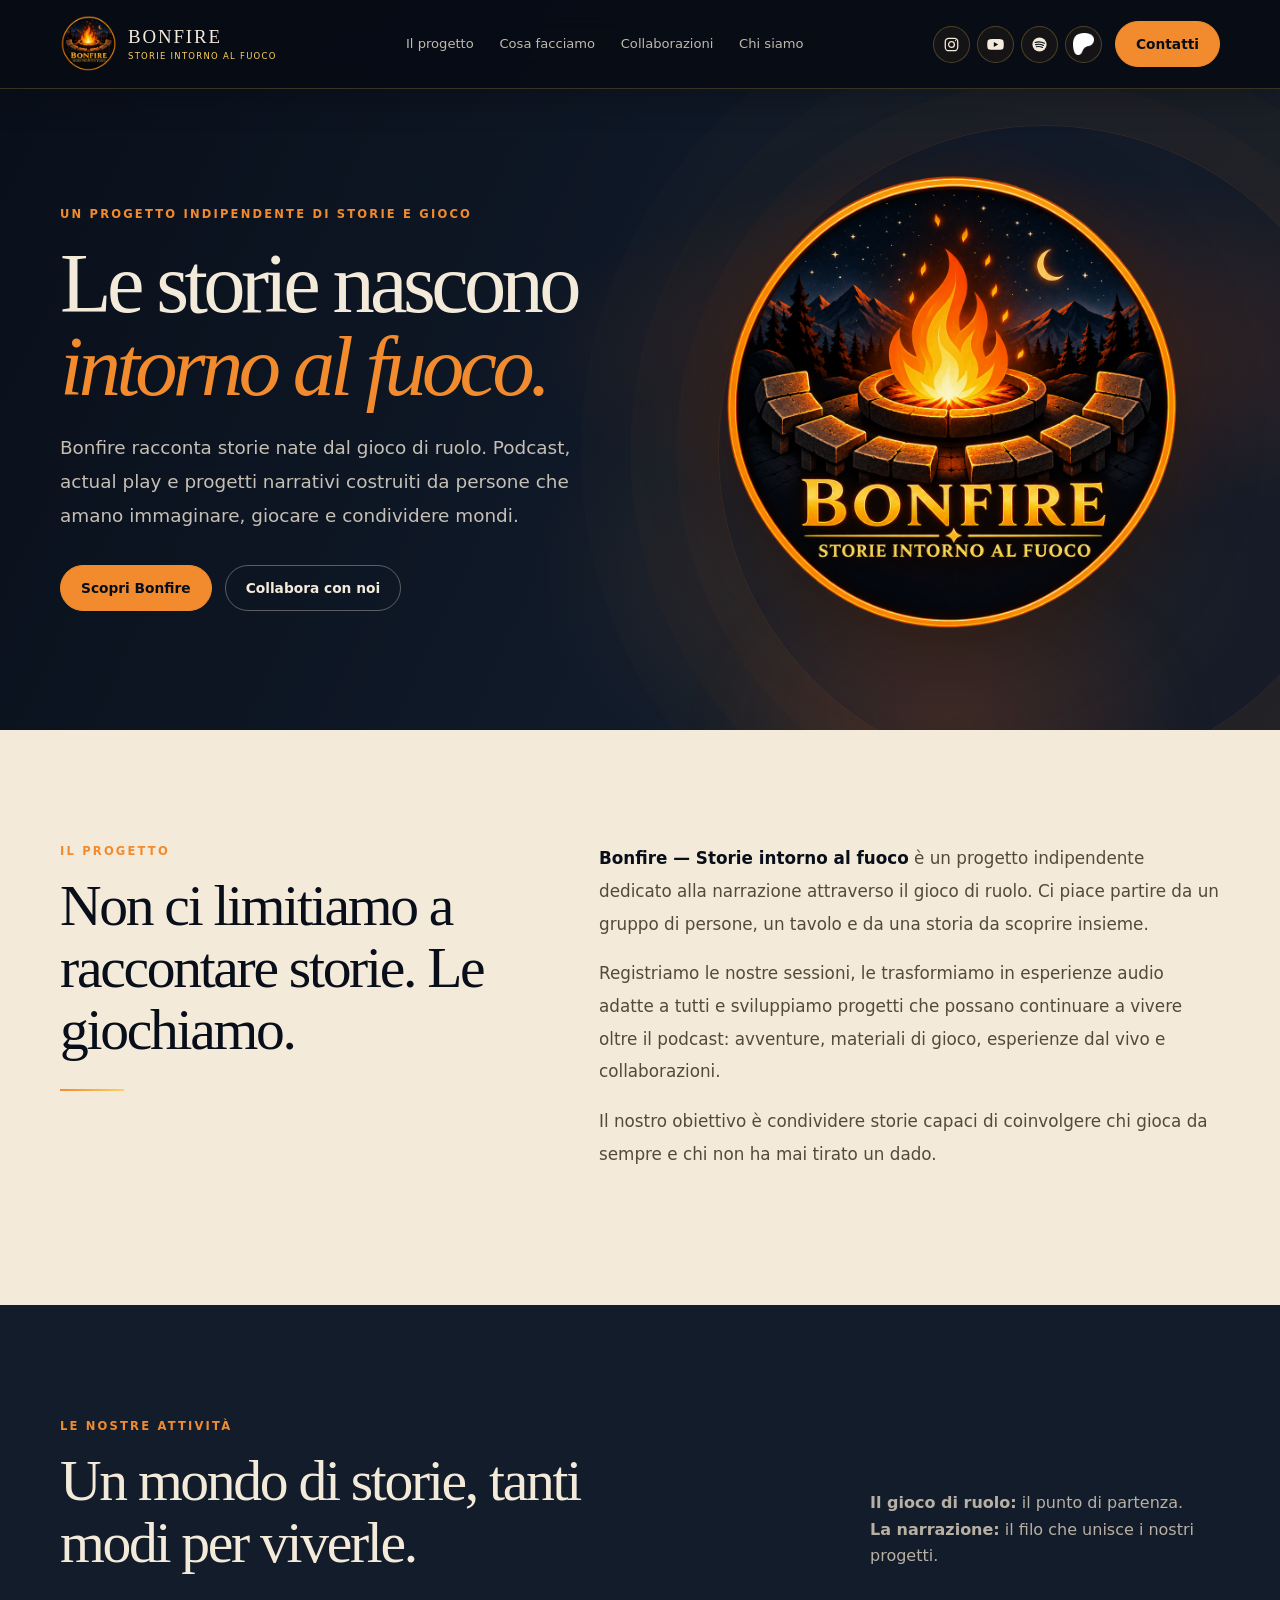
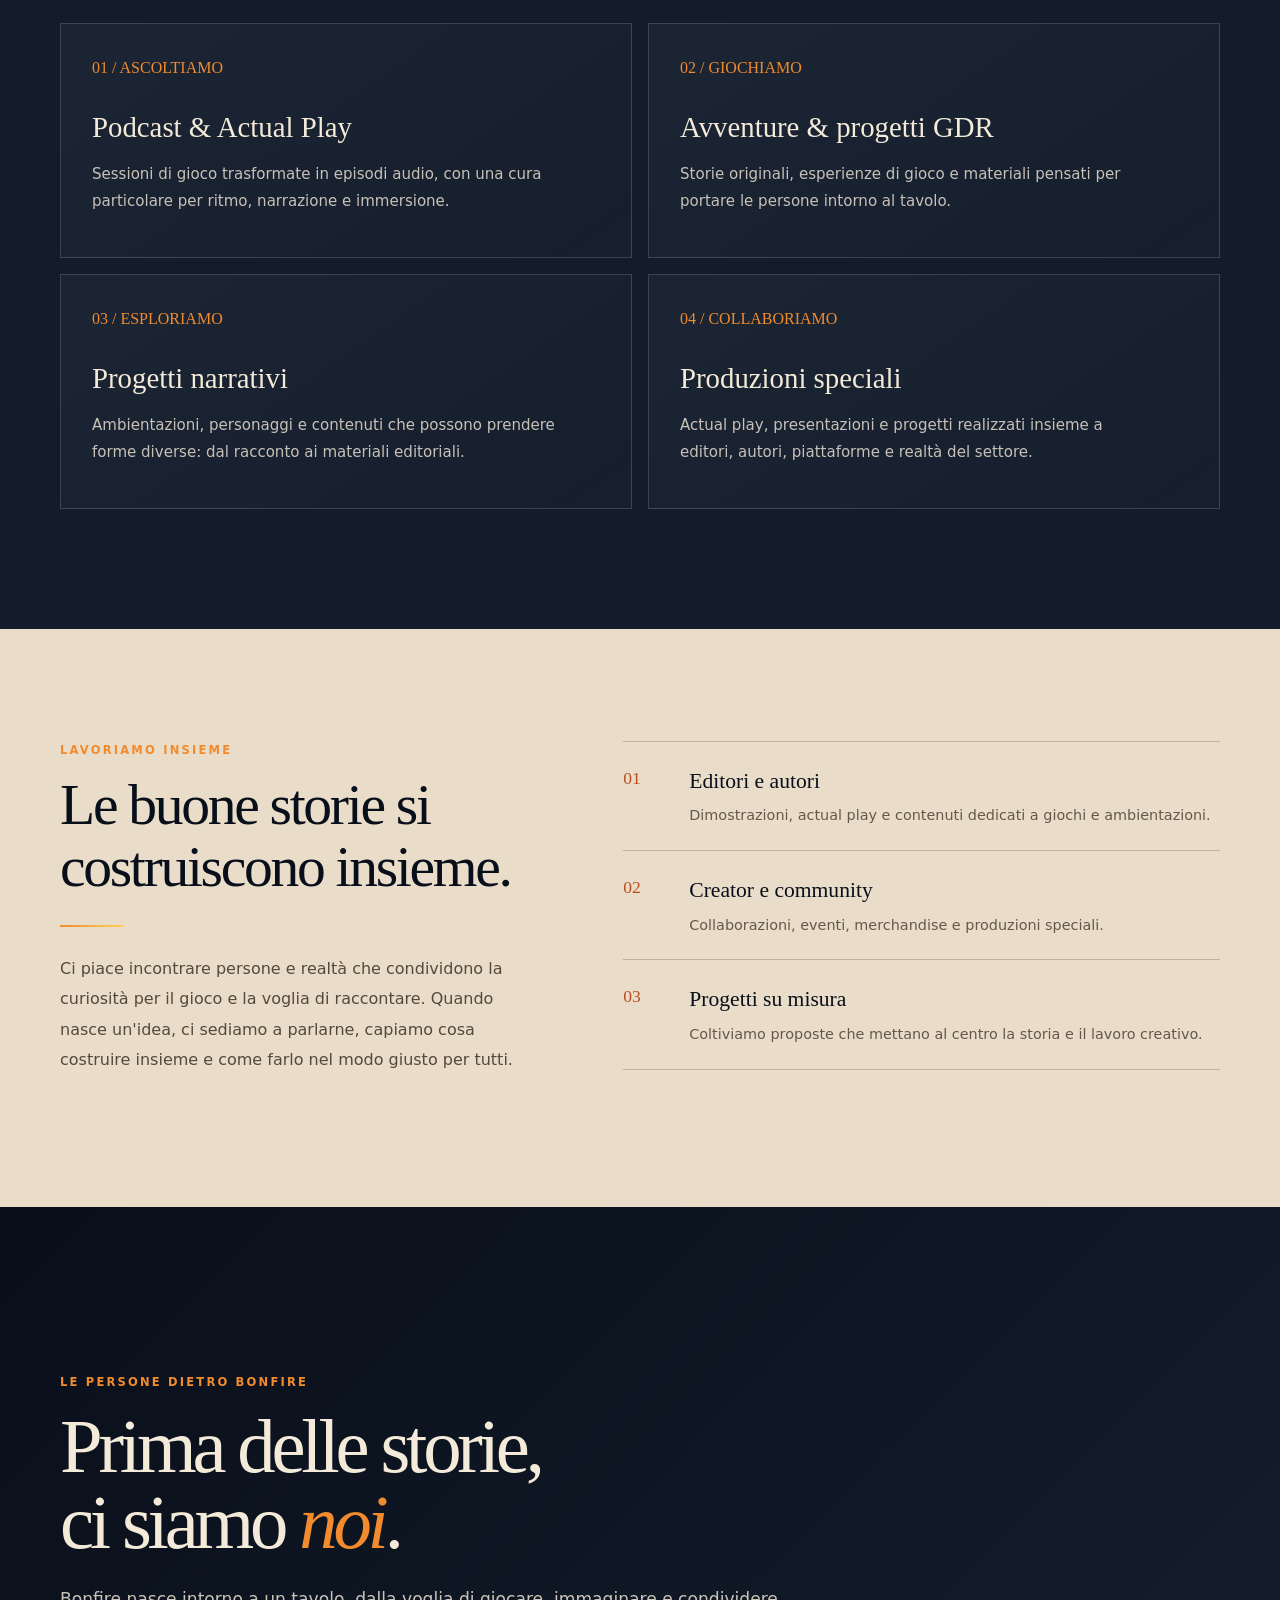
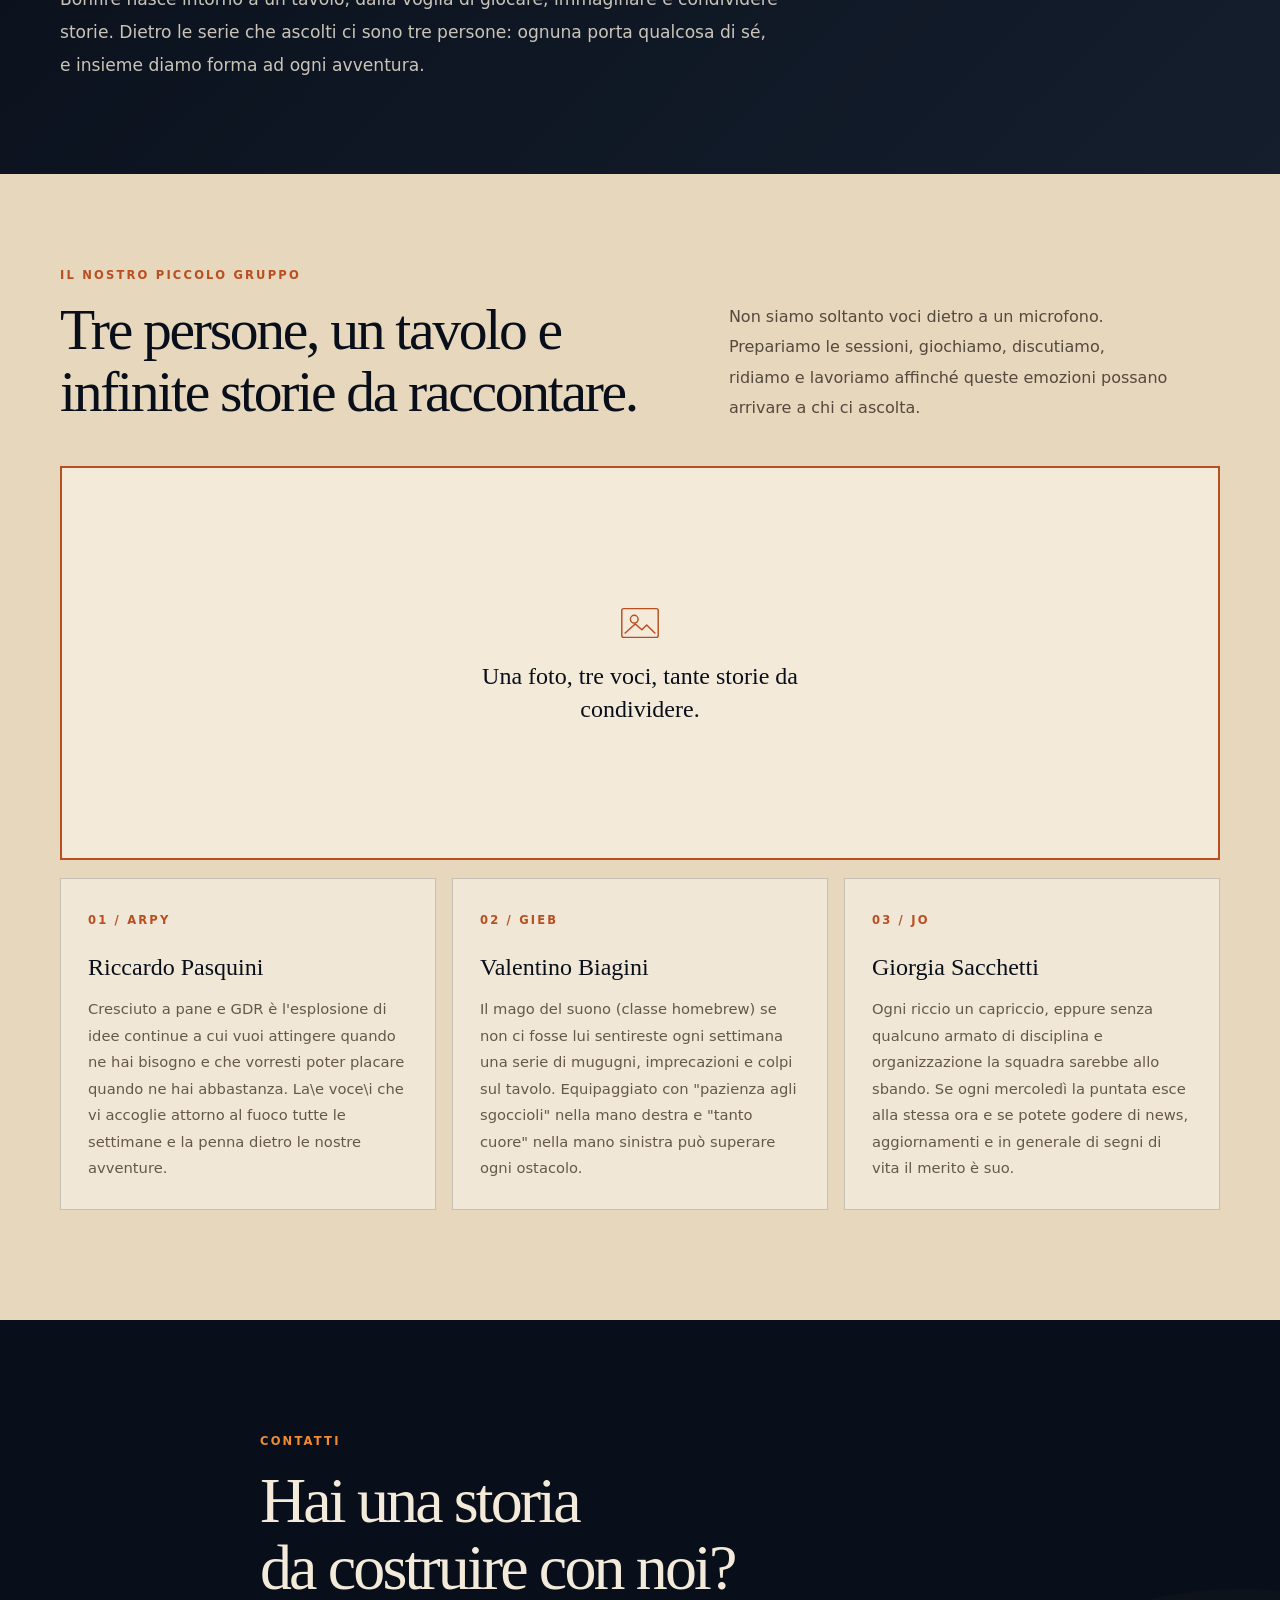
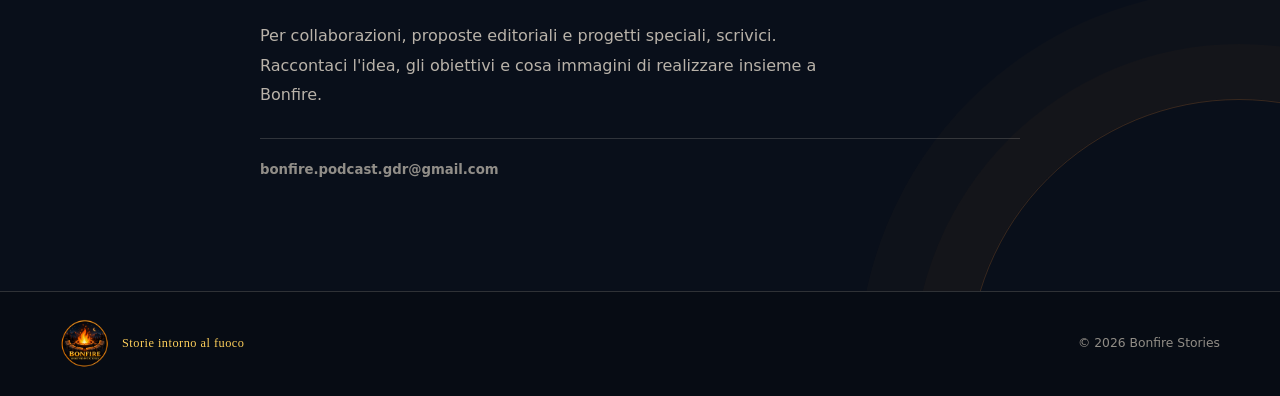
==== commit 71ad2df9: "Remove contact link to Bonfire team page Removed link to 'Conosci le persone dietro Bonfire' from co" ====
--- a/index.html
+++ b/index.html
@@ -144,7 +144,6 @@
       <h2>Hai una storia<br>da costruire con noi?</h2>
       <p>Per collaborazioni, proposte editoriali e progetti speciali, scrivici. Raccontaci l'idea, gli obiettivi e cosa immagini di realizzare insieme a Bonfire.</p>
       <div class="contact-note"><strong>bonfire.podcast.gdr@gmail.com</strong></div>
-      <p style="margin-top:22px"><a class="button secondary" href="chi-siamo.html">Conosci le persone dietro Bonfire</a></p>
     </div>
   </section>
 </main>
--- a/assets/style.css
+++ b/assets/style.css
@@ -62,7 +62,7 @@
 .hero-inner { position: relative; z-index: 1; display: grid; grid-template-columns: 1.05fr .95fr; align-items: center; gap: 45px; padding-top: 72px; padding-bottom: 74px; }
 .hero-copy { max-width: 650px; }
 h1 { max-width: 690px; margin: 18px 0 22px; font-family: var(--serif); font-size: clamp(3.5rem, 6.6vw, 6.5rem); font-weight: 400; letter-spacing: -.055em; line-height: .99; }
-h1 em { color: var(--rust); font-weight: 400; }
+h1 em { color: var(--gold); font-weight: 400; }
 .hero-lead { max-width: 560px; color: rgba(244,234,217,.8); font-size: clamp(1rem, 1.6vw, 1.15rem); line-height: 1.85; }
 .actions { display: flex; flex-wrap: wrap; gap: 13px; margin-top: 32px; }
 .hero-art { min-height: 450px; position: relative; display: grid; place-items: center; }
